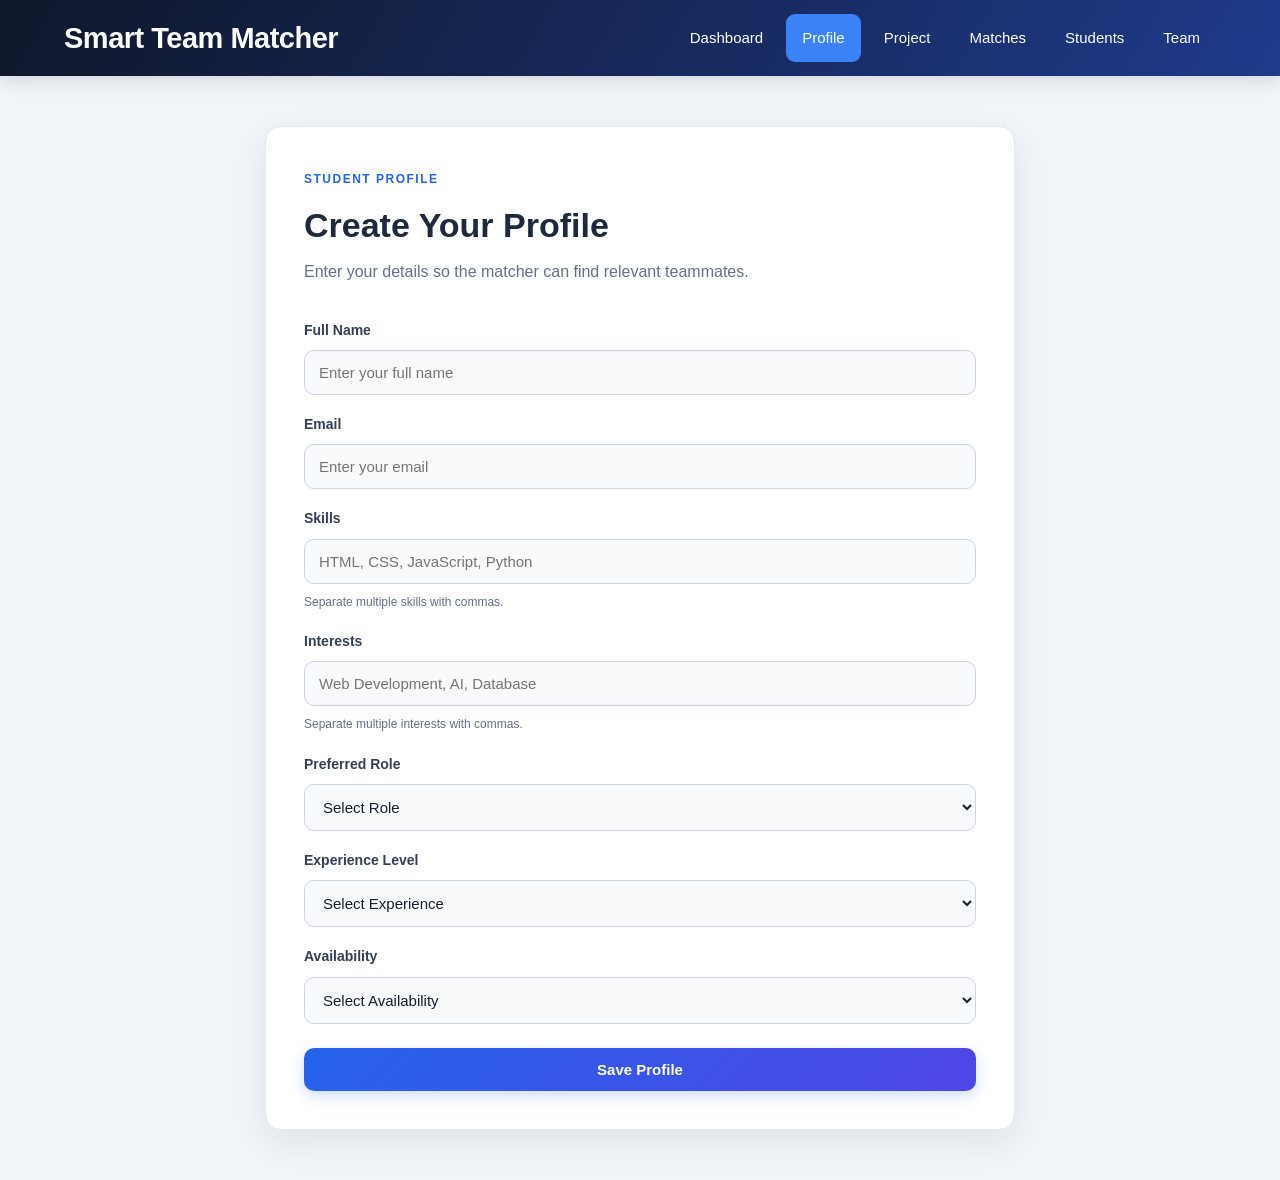
==== profile.html @ 730ff391 "first commit" ====
<!DOCTYPE html>
<html lang="en">
<head>
    <meta charset="UTF-8">
    <meta name="viewport" content="width=device-width, initial-scale=1.0">
    <title>Create Profile | Smart Team Matcher</title>
    <link rel="stylesheet" href="css/style.css">
</head>
<body>
<nav class="navbar">
    <a class="logo" href="index.html">Smart Team Matcher</a>
    <div class="nav-links">
        <a href="index.html">Dashboard</a>
        <a class="active" href="profile.html">Profile</a>
        <a href="project.html">Project</a>
        <a href="matches.html">Matches</a>
        <a href="student.html">Students</a>
        <a href="team.html">Team</a>
    </div>
</nav>

<main class="form-page">
    <section class="form-section">
        <div class="form-heading">
            <span class="page-label">STUDENT PROFILE</span>
            <h1>Create Your Profile</h1>
            <p>Enter your details so the matcher can find relevant teammates.</p>
        </div>

        <form id="profileForm">
            <label for="name">Full Name</label>
            <input type="text" id="name" placeholder="Enter your full name" required>

            <label for="email">Email</label>
            <input type="email" id="email" placeholder="Enter your email" required>

            <label for="skills">Skills</label>
            <input type="text" id="skills" placeholder="HTML, CSS, JavaScript, Python" required>
            <small>Separate multiple skills with commas.</small>

            <label for="interests">Interests</label>
            <input type="text" id="interests" placeholder="Web Development, AI, Database" required>
            <small>Separate multiple interests with commas.</small>

            <label for="role">Preferred Role</label>
            <select id="role" required>
                <option value="">Select Role</option>
                <option value="Frontend">Frontend</option>
                <option value="Backend">Backend</option>
                <option value="Full Stack">Full Stack</option>
                <option value="UI/UX">UI/UX</option>
                <option value="Database">Database</option>
                <option value="AI/ML">AI/ML</option>
            </select>

            <label for="experience">Experience Level</label>
            <select id="experience" required>
                <option value="">Select Experience</option>
                <option value="Beginner">Beginner</option>
                <option value="Intermediate">Intermediate</option>
                <option value="Advanced">Advanced</option>
            </select>

            <label for="availability">Availability</label>
            <select id="availability" required>
                <option value="">Select Availability</option>
                <option value="High">High</option>
                <option value="Medium">Medium</option>
                <option value="Low">Low</option>
            </select>

            <button type="submit" class="primary-btn">Save Profile</button>
        </form>
    </section>
</main>
<script src="js/profile.js"></script>
</body>
</html>
---- css/style.css ----
/* =========================================================
   SMART PROJECT TEAM MATCHER - COMPLETE STYLES
========================================================= */

* {
    margin: 0;
    padding: 0;
    box-sizing: border-box;
}

html {
    scroll-behavior: smooth;
}

body {
    font-family: Arial, Helvetica, sans-serif;
    background: #f5f7fb;
    color: #172033;
    line-height: 1.6;
}

a {
    text-decoration: none;
}

button,
input,
select,
textarea {
    font-family: inherit;
}

button,
.primary-btn,
.secondary-btn,
.create-profile-btn {
    cursor: pointer;
}

/* NAVBAR */

.navbar {
    min-height: 88px;
    background: #172033;
    color: white;
    display: flex;
    align-items: center;
    justify-content: space-between;
    gap: 25px;
    padding: 0 5%;
}

.logo {
    color: white;
    font-size: 29px;
    font-weight: 700;
    white-space: nowrap;
}

.nav-links {
    display: flex;
    align-items: center;
    gap: 7px;
    flex-wrap: wrap;
}

.nav-links a {
    color: white;
    padding: 12px 16px;
    border-radius: 9px;
    font-size: 15px;
    transition: 0.25s;
}

.nav-links a:hover,
.nav-links a.active {
    background: #2563eb;
}

/* COMMON */

.page-label {
    display: inline-block;
    color: #2563eb;
    font-size: 12px;
    font-weight: 800;
    letter-spacing: 1.5px;
}

.primary-btn,
.secondary-btn {
    display: inline-block;
    border: 0;
    border-radius: 9px;
    padding: 13px 20px;
    font-size: 15px;
    font-weight: 700;
    transition: 0.25s;
}

.primary-btn {
    background: #2563eb;
    color: white;
}

.primary-btn:hover {
    background: #1d4ed8;
    transform: translateY(-2px);
}

.secondary-btn {
    background: #e8eefc;
    color: #2563eb;
}

.secondary-btn:hover {
    background: #dbe6ff;
}

/* DASHBOARD */

.hero {
    max-width: 1200px;
    margin: auto;
    padding: 85px 30px;
    display: grid;
    grid-template-columns: 1.2fr 0.8fr;
    gap: 55px;
    align-items: center;
}

.hero h1 {
    font-size: 50px;
    line-height: 1.15;
    margin: 12px 0 20px;
}

.hero p {
    color: #667085;
    font-size: 18px;
    max-width: 700px;
    margin-bottom: 28px;
}

.hero-buttons {
    display: flex;
    gap: 12px;
    flex-wrap: wrap;
}

.hero-visual {
    min-height: 330px;
    border-radius: 25px;
    background: linear-gradient(135deg, #2563eb, #7c3aed);
    color: white;
    display: flex;
    flex-direction: column;
    justify-content: center;
    align-items: center;
    text-align: center;
    padding: 30px;
}

.hero-visual-icon {
    font-size: 90px;
    margin-bottom: 15px;
}

.hero-visual-text {
    font-size: 20px;
    font-weight: 700;
}

.features-section,
.how-section {
    max-width: 1200px;
    margin: auto;
    padding: 55px 30px;
}

.section-heading {
    text-align: center;
    margin-bottom: 32px;
}

.section-heading h2 {
    font-size: 34px;
    margin: 7px 0;
}

.section-heading p {
    color: #667085;
}

.features-grid {
    display: grid;
    grid-template-columns: repeat(3, 1fr);
    gap: 22px;
}

.feature-card,
.step-card {
    background: white;
    border: 1px solid #e4e7ec;
    border-radius: 16px;
    box-shadow: 0 5px 18px rgba(0, 0, 0, 0.05);
}

.feature-card {
    padding: 30px;
    text-align: center;
    transition: 0.25s;
}

.feature-card:hover {
    transform: translateY(-4px);
}

.feature-icon {
    font-size: 42px;
    margin-bottom: 12px;
}

.feature-card h3 {
    margin-bottom: 8px;
}

.feature-card p,
.step-card p {
    color: #667085;
}

.steps-grid {
    display: grid;
    grid-template-columns: repeat(4, 1fr);
    gap: 20px;
}

.step-card {
    padding: 25px;
    text-align: center;
}

.step-number {
    width: 45px;
    height: 45px;
    margin: 0 auto 14px;
    border-radius: 50%;
    background: #2563eb;
    color: white;
    display: flex;
    justify-content: center;
    align-items: center;
    font-weight: 700;
    font-size: 20px;
}

/* FORMS */

.form-page {
    padding: 50px 20px;
}

.form-section {
    max-width: 750px;
    margin: auto;
    padding: 38px;
    background: white;
    border: 1px solid #e4e7ec;
    border-radius: 18px;
    box-shadow: 0 5px 20px rgba(0, 0, 0, 0.05);
}

.form-heading {
    margin-bottom: 25px;
}

.form-heading h1 {
    font-size: 34px;
    margin: 7px 0;
}

.form-heading p {
    color: #667085;
}

form {
    display: flex;
    flex-direction: column;
    gap: 9px;
}

label {
    color: #344054;
    font-size: 14px;
    font-weight: 700;
    margin-top: 9px;
}

input,
select,
textarea {
    width: 100%;
    padding: 13px 14px;
    border: 1px solid #d0d5dd;
    border-radius: 9px;
    outline: none;
    background: white;
    color: #172033;
    font-size: 15px;
}

input:focus,
select:focus,
textarea:focus {
    border-color: #2563eb;
    box-shadow: 0 0 0 3px rgba(37, 99, 235, 0.12);
}

textarea {
    min-height: 125px;
    resize: vertical;
}

small {
    color: #667085;
    font-size: 12px;
}

form .primary-btn {
    margin-top: 15px;
}

/* STUDENTS */

.students-page {
    max-width: 1200px;
    margin: auto;
    padding: 50px 30px;
}

.students-hero {
    display: flex;
    justify-content: space-between;
    align-items: center;
    gap: 30px;
    margin-bottom: 35px;
}

.students-hero h1 {
    font-size: 42px;
    line-height: 1.2;
    margin: 8px 0 12px;
}

.students-hero p {
    color: #667085;
    max-width: 720px;
}

.create-profile-btn {
    background: #2563eb;
    color: white;
    padding: 14px 21px;
    border-radius: 10px;
    font-weight: 700;
    white-space: nowrap;
}

.create-profile-btn:hover {
    background: #1d4ed8;
}

.student-statistics {
    display: grid;
    grid-template-columns: repeat(3, 1fr);
    gap: 20px;
    margin-bottom: 30px;
}

.student-stat-card {
    background: white;
    border: 1px solid #e4e7ec;
    border-radius: 14px;
    padding: 21px;
    display: flex;
    align-items: center;
    gap: 15px;
    box-shadow: 0 4px 15px rgba(0, 0, 0, 0.04);
}

.stat-icon {
    width: 50px;
    height: 50px;
    border-radius: 12px;
    background: #eff6ff;
    display: flex;
    align-items: center;
    justify-content: center;
    font-size: 23px;
}

.student-stat-card span {
    display: block;
    color: #667085;
    font-size: 11px;
    font-weight: 800;
    letter-spacing: 0.5px;
}

.student-stat-card strong {
    display: block;
    color: #172033;
    font-size: 27px;
    margin-top: 2px;
}

.student-controls {
    display: flex;
    gap: 14px;
    margin-bottom: 35px;
}

.student-search {
    flex: 1;
    position: relative;
}

.student-search input {
    padding-left: 45px;
}

.search-icon {
    position: absolute;
    left: 15px;
    top: 50%;
    transform: translateY(-50%);
    font-size: 17px;
}

.student-controls select {
    width: 190px;
}

.directory-heading {
    display: flex;
    justify-content: space-between;
    align-items: flex-end;
    gap: 20px;
    margin-bottom: 20px;
}

.directory-heading h2 {
    font-size: 28px;
    margin-top: 5px;
}

.directory-heading p {
    color: #667085;
}

.students-grid {
    display: grid;
    grid-template-columns: repeat(2, 1fr);
    gap: 22px;
}

.professional-student-card,
.match-card,
.team-card {
    background: white;
    border: 1px solid #e4e7ec;
    border-radius: 16px;
    box-shadow: 0 5px 18px rgba(0, 0, 0, 0.05);
}

.professional-student-card {
    padding: 24px;
    transition: 0.25s;
}

.professional-student-card:hover,
.match-card:hover,
.team-card:hover {
    transform: translateY(-3px);
    box-shadow: 0 10px 25px rgba(0, 0, 0, 0.08);
}

.professional-student-header,
.match-card-header,
.team-card-header {
    display: flex;
    justify-content: space-between;
    align-items: flex-start;
    gap: 15px;
    margin-bottom: 20px;
}

.student-identity {
    display: flex;
    align-items: center;
    gap: 13px;
    min-width: 0;
}

.student-avatar {
    width: 52px;
    height: 52px;
    flex-shrink: 0;
    border-radius: 50%;
    background: #2563eb;
    color: white;
    display: flex;
    justify-content: center;
    align-items: center;
    font-weight: 800;
}

.student-identity h3 {
    font-size: 18px;
    margin-bottom: 3px;
    overflow-wrap: anywhere;
}

.student-identity p {
    color: #667085;
    font-size: 13px;
    overflow-wrap: anywhere;
}

.professional-role {
    display: inline-block;
    background: #eff6ff;
    color: #2563eb;
    padding: 6px 11px;
    border-radius: 20px;
    font-size: 11px;
    font-weight: 800;
    white-space: nowrap;
}

.student-card-section {
    margin-bottom: 18px;
}

.student-section-title {
    color: #344054;
    font-size: 12px;
    font-weight: 800;
    margin-bottom: 8px;
}

.student-tags {
    display: flex;
    flex-wrap: wrap;
    gap: 7px;
}

.student-skill,
.student-interest {
    display: inline-block;
    padding: 6px 10px;
    border-radius: 20px;
    font-size: 11px;
    font-weight: 700;
}

.student-skill {
    background: #eef4ff;
    color: #2563eb;
}

.student-interest {
    background: #f2f4f7;
    color: #475467;
}

.no-data {
    color: #98a2b3;
    font-size: 13px;
}

.student-details {
    display: grid;
    grid-template-columns: 1fr 1fr;
    gap: 15px;
    padding-top: 17px;
    border-top: 1px solid #eaecf0;
}

.student-detail span,
.team-card-details span,
.project-info-grid span {
    display: block;
    color: #98a2b3;
    font-size: 10px;
    font-weight: 800;
    margin-bottom: 4px;
}

.student-detail strong,
.team-card-details strong,
.project-info-grid strong {
    font-size: 14px;
}

.availability-high {
    color: #16a34a !important;
}

.availability-medium {
    color: #d97706 !important;
}

.availability-low {
    color: #dc2626 !important;
}

.student-empty-state,
.empty-matches,
.empty-team {
    grid-column: 1 / -1;
    text-align: center;
    background: white;
    border: 1px solid #e4e7ec;
    border-radius: 16px;
    padding: 60px 20px;
}

.empty-icon {
    font-size: 42px;
    margin-bottom: 10px;
}

.student-empty-state p,
.empty-matches p,
.empty-team p {
    color: #667085;
    margin: 6px 0 18px;
}

.clear-search-btn {
    border: 0;
    background: #2563eb;
    color: white;
    padding: 10px 17px;
    border-radius: 8px;
}

/* MATCHES */

.matches-page {
    max-width: 1200px;
    margin: auto;
    padding: 50px 30px;
}

.matches-header {
    margin-bottom: 35px;
}

.matches-header h1 {
    font-size: 42px;
    margin: 8px 0 10px;
}

.matches-header p {
    color: #667085;
    font-size: 17px;
    max-width: 850px;
}

.project-card {
    background: white;
    border: 1px solid #e4e7ec;
    border-radius: 18px;
    padding: 28px;
    margin-bottom: 38px;
    box-shadow: 0 5px 18px rgba(0, 0, 0, 0.05);
}

.project-card h2 {
    font-size: 29px;
    margin: 7px 0 20px;
}

.project-info-grid {
    display: grid;
    grid-template-columns: 1fr 180px;
    gap: 20px;
    background: #f8fafc;
    padding: 18px;
    border-radius: 12px;
}

.project-description {
    color: #667085;
    margin: 15px 0;
}

.required-skills > span {
    display: block;
    color: #98a2b3;
    font-size: 10px;
    font-weight: 800;
    margin-bottom: 7px;
}

.notice-box {
    padding: 15px;
    background: #eff6ff;
    border-radius: 10px;
}

.notice-box p {
    color: #667085;
    margin: 5px 0 15px;
}

.matching-system {
    text-align: center;
    margin-bottom: 45px;
}

.matching-system h2 {
    font-size: 32px;
    margin: 7px 0;
}

.matching-system > p {
    color: #667085;
    margin-bottom: 28px;
}

.score-grid {
    display: grid;
    grid-template-columns: repeat(5, 1fr);
    gap: 14px;
    text-align: left;
}

.score-item {
    background: white;
    border: 1px solid #e4e7ec;
    border-radius: 14px;
    padding: 19px;
    box-shadow: 0 4px 15px rgba(0, 0, 0, 0.04);
}

.score-item strong {
    color: #2563eb;
    font-size: 27px;
}

.score-item h3 {
    font-size: 15px;
    margin: 3px 0;
}

.score-item p {
    color: #667085;
    font-size: 12px;
}

.recommendations-section {
    margin-top: 30px;
}

.recommendations-header {
    margin-bottom: 20px;
}

.recommendations-header h2 {
    font-size: 30px;
    margin-top: 5px;
}

#matches {
    display: grid;
    grid-template-columns: repeat(2, 1fr);
    gap: 22px;
}

.match-card {
    padding: 24px;
    transition: 0.25s;
}

.score-badge {
    min-width: 62px;
    text-align: center;
    background: #dcfce7;
    color: #15803d;
    padding: 8px 10px;
    border-radius: 20px;
    font-weight: 800;
}

.match-role-row {
    display: flex;
    justify-content: space-between;
    align-items: center;
    gap: 10px;
    margin-bottom: 18px;
}

.availability-text {
    color: #667085;
    font-size: 12px;
}

.match-section {
    margin-bottom: 18px;
}

.match-section h4 {
    font-size: 12px;
    color: #344054;
    margin-bottom: 7px;
}

.score-breakdown {
    display: grid;
    grid-template-columns: repeat(5, 1fr);
    gap: 6px;
    padding-top: 15px;
    border-top: 1px solid #eaecf0;
}

.score-breakdown div {
    background: #f8fafc;
    border-radius: 8px;
    padding: 8px 4px;
    text-align: center;
}

.score-breakdown span {
    display: block;
    color: #98a2b3;
    font-size: 9px;
}

.score-breakdown strong {
    color: #344054;
    font-size: 12px;
}

.invite-btn {
    width: 100%;
    margin-top: 18px;
    padding: 12px;
    border: 0;
    border-radius: 9px;
    background: #2563eb;
    color: white;
    font-weight: 700;
}

.invite-btn:hover {
    background: #1d4ed8;
}

/* TEAM */

.team-page {
    max-width: 1200px;
    margin: auto;
    padding: 50px 30px;
}

.team-header {
    display: flex;
    justify-content: space-between;
    align-items: center;
    gap: 25px;
    margin-bottom: 30px;
}

.team-header h1 {
    font-size: 40px;
    margin: 7px 0;
}

.team-header p {
    color: #667085;
}

.danger-btn {
    border: 0;
    background: #dc2626;
    color: white;
    padding: 12px 18px;
    border-radius: 9px;
    font-weight: 700;
}

.danger-btn:hover {
    background: #b91c1c;
}

.team-summary {
    background: white;
    border: 1px solid #e4e7ec;
    border-radius: 14px;
    padding: 20px;
    display: flex;
    gap: 50px;
    margin-bottom: 25px;
}

.team-summary span {
    display: block;
    color: #98a2b3;
    font-size: 10px;
    font-weight: 800;
}

.team-summary strong {
    font-size: 17px;
}

.team-grid {
    display: grid;
    grid-template-columns: repeat(3, 1fr);
    gap: 22px;
}

.team-card {
    padding: 23px;
    transition: 0.25s;
}

.team-number {
    width: 30px;
    height: 30px;
    border-radius: 50%;
    background: #eff6ff;
    color: #2563eb;
    display: flex;
    align-items: center;
    justify-content: center;
    font-weight: 800;
}

.team-card-section {
    margin-top: 18px;
}

.team-card-section h4 {
    font-size: 12px;
    margin-bottom: 8px;
    color: #344054;
}

.team-card-details {
    display: grid;
    grid-template-columns: 1fr 1fr;
    gap: 12px;
    margin-top: 18px;
    padding-top: 15px;
    border-top: 1px solid #eaecf0;
}

/* RESPONSIVE */

@media (max-width: 1000px) {
    .navbar {
        padding: 18px 4%;
        flex-direction: column;
        align-items: flex-start;
    }

    .nav-links {
        width: 100%;
    }

    .hero {
        grid-template-columns: 1fr;
        padding-top: 55px;
    }

    .features-grid {
        grid-template-columns: repeat(2, 1fr);
    }

    .steps-grid {
        grid-template-columns: repeat(2, 1fr);
    }

    .team-grid {
        grid-template-columns: repeat(2, 1fr);
    }

    .score-grid {
        grid-template-columns: repeat(3, 1fr);
    }
}

@media (max-width: 800px) {
    .students-hero,
    .team-header {
        flex-direction: column;
        align-items: flex-start;
    }

    .students-hero h1 {
        font-size: 34px;
    }

    .student-statistics {
        grid-template-columns: 1fr;
    }

    .student-controls {
        flex-direction: column;
    }

    .student-controls select {
        width: 100%;
    }

    .students-grid,
    #matches {
        grid-template-columns: 1fr;
    }

    .directory-heading {
        flex-direction: column;
        align-items: flex-start;
    }

    .score-grid {
        grid-template-columns: repeat(2, 1fr);
    }

    .team-grid {
        grid-template-columns: 1fr;
    }

    .project-info-grid {
        grid-template-columns: 1fr;
    }
}

@media (max-width: 600px) {
    .navbar {
        min-height: auto;
        padding: 18px;
    }

    .logo {
        font-size: 24px;
    }

    .nav-links a {
        padding: 8px 9px;
        font-size: 12px;
    }

    .hero,
    .features-section,
    .how-section,
    .students-page,
    .matches-page,
    .team-page {
        padding-left: 18px;
        padding-right: 18px;
    }

    .hero h1 {
        font-size: 34px;
    }

    .hero-visual {
        min-height: 250px;
    }

    .features-grid,
    .steps-grid {
        grid-template-columns: 1fr;
    }

    .form-section {
        margin: 20px auto;
        padding: 25px 20px;
    }

    .students-hero h1,
    .matches-header h1,
    .team-header h1 {
        font-size: 30px;
    }

    .create-profile-btn {
        width: 100%;
        text-align: center;
    }

    .professional-student-header,
    .match-card-header {
        flex-direction: column;
    }

    .student-details,
    .team-card-details {
        grid-template-columns: 1fr;
    }

    .score-grid,
    .score-breakdown {
        grid-template-columns: 1fr;
    }

    .team-summary {
        flex-direction: column;
        gap: 15px;
    }

    .match-role-row {
        flex-direction: column;
        align-items: flex-start;
    }
}

/* =========================================================
   PROFESSIONAL VISUAL REFRESH
========================================================= */
:root {
    --primary: #2563eb;
    --primary-dark: #1d4ed8;
    --navy: #0f172a;
    --text: #1e293b;
    --muted: #64748b;
    --surface: #ffffff;
    --background: #f1f5f9;
    --border: #e2e8f0;
    --success: #059669;
    --shadow: 0 12px 35px rgba(15, 23, 42, 0.08);
}

body {
    background: var(--background);
    color: var(--text);
    font-family: Inter, "Segoe UI", Arial, sans-serif;
}

.navbar {
    min-height: 76px;
    background: linear-gradient(120deg, #0f172a, #1e3a8a);
    box-shadow: 0 4px 18px rgba(15, 23, 42, 0.14);
}

.logo { letter-spacing: -0.5px; }
.nav-links a:hover, .nav-links a.active { background: #3b82f6; }

.primary-btn {
    background: linear-gradient(135deg, var(--primary), #4f46e5);
    border-radius: 10px;
    box-shadow: 0 5px 14px rgba(37, 99, 235, 0.22);
}

.primary-btn:hover { background: linear-gradient(135deg, var(--primary-dark), #4338ca); }

.form-section, .project-card, .matching-system, .recommendations-section,
.score-item, .match-card, .project-history-card {
    background: var(--surface);
    border: 1px solid var(--border);
    box-shadow: var(--shadow);
    border-radius: 16px;
}

input, textarea, select {
    border: 1px solid #cbd5e1;
    border-radius: 10px;
    background: #f8fafc;
    transition: border-color .2s, box-shadow .2s;
}

input:focus, textarea:focus, select:focus {
    outline: none;
    border-color: var(--primary);
    box-shadow: 0 0 0 4px rgba(37, 99, 235, .12);
    background: white;
}

.page-label { color: var(--primary); }

.project-history-section {
    margin: 28px auto;
    max-width: 1200px;
}

.project-history-grid {
    display: grid;
    grid-template-columns: repeat(auto-fit, minmax(245px, 1fr));
    gap: 18px;
    margin-top: 18px;
}

.project-history-card {
    text-align: left;
    padding: 22px;
    cursor: pointer;
    color: var(--text);
    transition: transform .2s, box-shadow .2s, border-color .2s;
}

.project-history-card:hover, .project-history-card.selected {
    transform: translateY(-3px);
    border-color: var(--primary);
    box-shadow: 0 14px 35px rgba(37, 99, 235, .14);
}

.project-history-card.selected { border-width: 2px; }
.project-history-card h3 { margin: 8px 0; font-size: 18px; }
.project-history-card p { color: var(--muted); font-size: 14px; margin-bottom: 14px; }
.history-status { color: var(--primary); font-size: 11px; font-weight: 800; letter-spacing: 1px; }
.history-meta { color: var(--muted); font-size: 12px; font-weight: 600; }

@media (max-width: 650px) {
    .navbar { padding: 14px 4%; flex-direction: column; align-items: flex-start; }
    .nav-links { gap: 3px; }
    .nav-links a { padding: 8px 10px; font-size: 13px; }
}
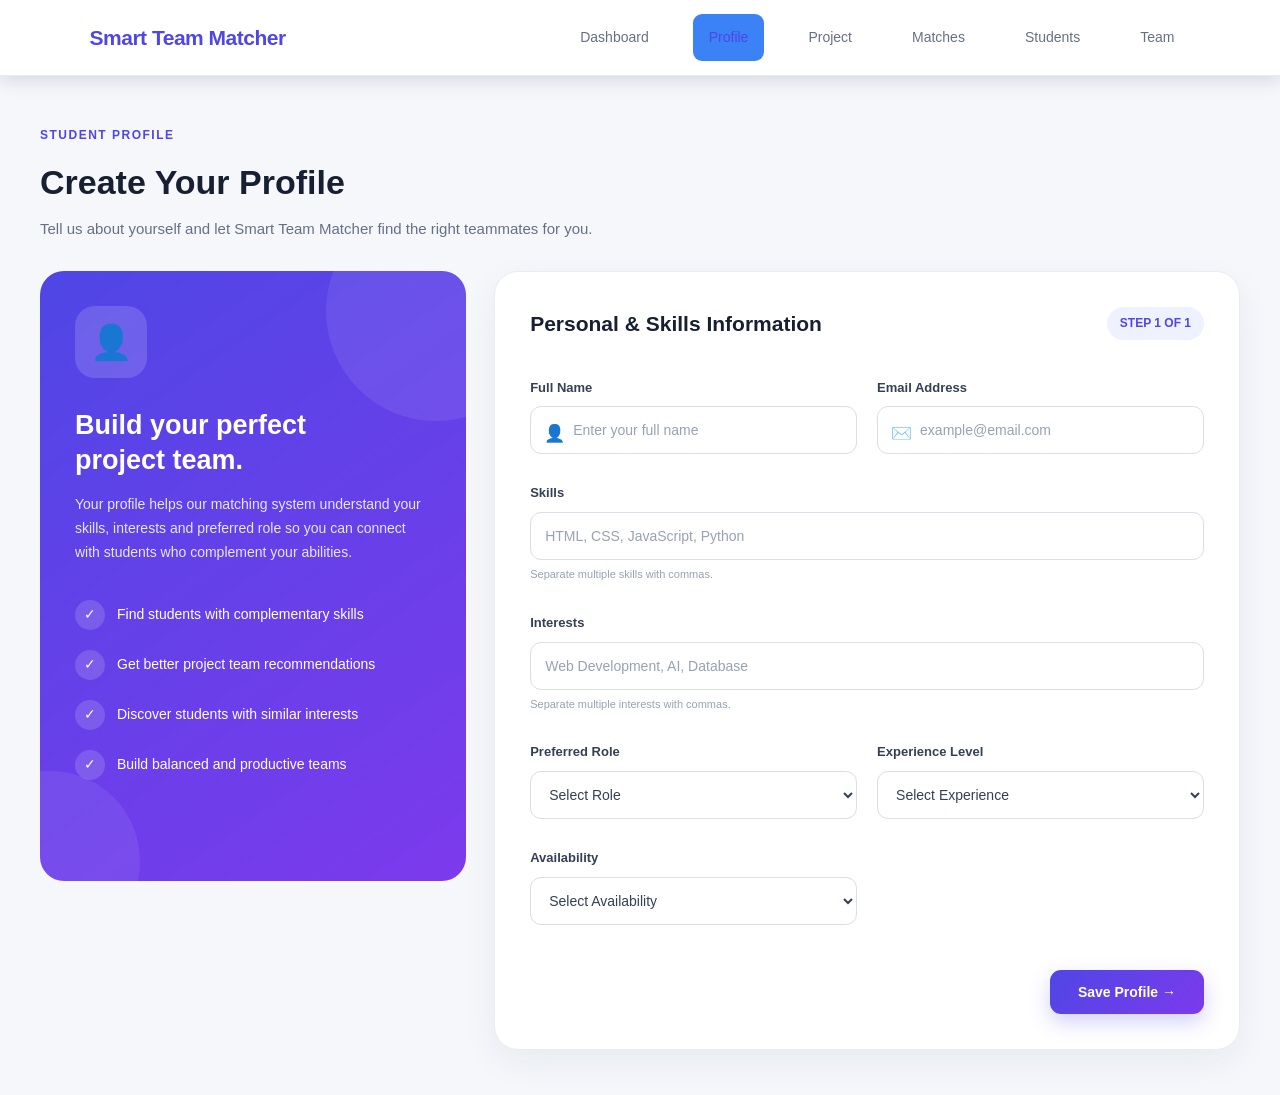
==== commit 1a004af4: "changes in profile and project" ====
--- a/profile.html
+++ b/profile.html
@@ -3,12 +3,376 @@
 <head>
     <meta charset="UTF-8">
     <meta name="viewport" content="width=device-width, initial-scale=1.0">
+
     <title>Create Profile | Smart Team Matcher</title>
+
     <link rel="stylesheet" href="css/style.css">
+
+    <style>
+        * {
+            box-sizing: border-box;
+            margin: 0;
+            padding: 0;
+        }
+
+        body {
+            font-family: "Segoe UI", Arial, sans-serif;
+            background: #f5f7fb;
+            color: #172033;
+        }
+
+        /* NAVBAR */
+
+        .navbar {
+            height: 70px;
+            background: white;
+            display: flex;
+            align-items: center;
+            justify-content: space-between;
+            padding: 0 7%;
+            border-bottom: 1px solid #e8ebf2;
+            position: sticky;
+            top: 0;
+            z-index: 100;
+        }
+
+        .logo {
+            font-size: 21px;
+            font-weight: 700;
+            color: #4f46e5;
+            text-decoration: none;
+        }
+
+        .nav-links {
+            display: flex;
+            gap: 28px;
+        }
+
+        .nav-links a {
+            text-decoration: none;
+            color: #667085;
+            font-size: 14px;
+            font-weight: 500;
+            transition: 0.3s;
+        }
+
+        .nav-links a:hover,
+        .nav-links a.active {
+            color: #4f46e5;
+        }
+
+        /* PAGE */
+
+        .profile-page {
+            max-width: 1250px;
+            margin: 45px auto;
+            padding: 0 25px;
+        }
+
+        .page-top {
+            margin-bottom: 30px;
+        }
+
+        .page-label {
+            color: #4f46e5;
+            font-size: 12px;
+            font-weight: 700;
+            letter-spacing: 1.5px;
+        }
+
+        .page-top h1 {
+            font-size: 34px;
+            margin-top: 8px;
+            margin-bottom: 8px;
+        }
+
+        .page-top p {
+            color: #667085;
+            font-size: 15px;
+        }
+
+        /* MAIN GRID */
+
+        .profile-grid {
+            display: grid;
+            grid-template-columns: 0.8fr 1.4fr;
+            gap: 28px;
+            align-items: start;
+        }
+
+        /* LEFT CARD */
+
+        .profile-intro {
+            background: linear-gradient(145deg, #4f46e5, #7c3aed);
+            color: white;
+            border-radius: 24px;
+            padding: 35px;
+            min-height: 610px;
+            position: relative;
+            overflow: hidden;
+        }
+
+        .profile-intro::before {
+            content: "";
+            width: 220px;
+            height: 220px;
+            border-radius: 50%;
+            background: rgba(255,255,255,0.08);
+            position: absolute;
+            right: -80px;
+            top: -70px;
+        }
+
+        .profile-intro::after {
+            content: "";
+            width: 180px;
+            height: 180px;
+            border-radius: 50%;
+            background: rgba(255,255,255,0.07);
+            position: absolute;
+            left: -80px;
+            bottom: -70px;
+        }
+
+        .profile-icon {
+            width: 72px;
+            height: 72px;
+            background: rgba(255,255,255,0.15);
+            border-radius: 20px;
+            display: flex;
+            align-items: center;
+            justify-content: center;
+            font-size: 34px;
+            margin-bottom: 30px;
+        }
+
+        .profile-intro h2 {
+            font-size: 27px;
+            line-height: 1.3;
+            margin-bottom: 15px;
+        }
+
+        .profile-intro > p {
+            color: #e7e7ff;
+            line-height: 1.7;
+            font-size: 14px;
+        }
+
+        .benefits {
+            margin-top: 35px;
+        }
+
+        .benefit {
+            display: flex;
+            align-items: center;
+            gap: 12px;
+            margin-bottom: 20px;
+            font-size: 14px;
+        }
+
+        .check {
+            width: 30px;
+            height: 30px;
+            border-radius: 50%;
+            background: rgba(255,255,255,0.15);
+            display: flex;
+            align-items: center;
+            justify-content: center;
+            font-size: 14px;
+        }
+
+        /* FORM CARD */
+
+        .form-card {
+            background: white;
+            border-radius: 24px;
+            padding: 35px;
+            border: 1px solid #e9ecf3;
+            box-shadow: 0 12px 35px rgba(20, 30, 60, 0.06);
+        }
+
+        .form-card-header {
+            display: flex;
+            justify-content: space-between;
+            align-items: center;
+            margin-bottom: 28px;
+        }
+
+        .form-card-header h2 {
+            font-size: 21px;
+        }
+
+        .step {
+            background: #eef2ff;
+            color: #4f46e5;
+            padding: 7px 13px;
+            border-radius: 20px;
+            font-size: 12px;
+            font-weight: 600;
+        }
+
+        /* FORM */
+
+        form {
+            display: grid;
+            grid-template-columns: 1fr 1fr;
+            gap: 20px;
+        }
+
+        .field {
+            display: flex;
+            flex-direction: column;
+        }
+
+        .full-width {
+            grid-column: 1 / -1;
+        }
+
+        label {
+            font-size: 13px;
+            font-weight: 600;
+            margin-bottom: 8px;
+            color: #344054;
+        }
+
+        input,
+        select {
+            width: 100%;
+            height: 48px;
+            border: 1px solid #d9dee8;
+            border-radius: 11px;
+            padding: 0 14px;
+            font-size: 14px;
+            color: #344054;
+            background: #fff;
+            outline: none;
+            transition: 0.25s;
+        }
+
+        input:focus,
+        select:focus {
+            border-color: #6366f1;
+            box-shadow: 0 0 0 4px rgba(99,102,241,0.10);
+        }
+
+        input::placeholder {
+            color: #98a2b3;
+        }
+
+        small {
+            color: #98a2b3;
+            margin-top: 6px;
+            font-size: 11px;
+        }
+
+        /* INPUT WITH ICON */
+
+        .input-wrapper {
+            position: relative;
+        }
+
+        .input-icon {
+            position: absolute;
+            left: 14px;
+            top: 14px;
+            font-size: 17px;
+        }
+
+        .input-wrapper input {
+            padding-left: 42px;
+        }
+
+        /* BUTTON */
+
+        .button-area {
+            grid-column: 1 / -1;
+            margin-top: 10px;
+            display: flex;
+            justify-content: flex-end;
+        }
+
+        .primary-btn {
+            border: none;
+            background: linear-gradient(135deg, #4f46e5, #7c3aed);
+            color: white;
+            padding: 14px 28px;
+            border-radius: 11px;
+            font-size: 14px;
+            font-weight: 600;
+            cursor: pointer;
+            transition: 0.25s;
+            box-shadow: 0 8px 20px rgba(79,70,229,0.25);
+        }
+
+        .primary-btn:hover {
+            transform: translateY(-2px);
+            box-shadow: 0 12px 25px rgba(79,70,229,0.32);
+        }
+
+        /* RESPONSIVE */
+
+        @media (max-width: 900px) {
+
+            .profile-grid {
+                grid-template-columns: 1fr;
+            }
+
+            .profile-intro {
+                min-height: auto;
+            }
+
+            .nav-links {
+                display: none;
+            }
+
+            .navbar {
+                padding: 0 25px;
+            }
+        }
+
+        @media (max-width: 600px) {
+
+            .profile-page {
+                margin: 25px auto;
+                padding: 0 15px;
+            }
+
+            .page-top h1 {
+                font-size: 27px;
+            }
+
+            .form-card {
+                padding: 22px;
+            }
+
+            form {
+                grid-template-columns: 1fr;
+            }
+
+            .full-width,
+            .button-area {
+                grid-column: auto;
+            }
+
+            .button-area {
+                justify-content: stretch;
+            }
+
+            .primary-btn {
+                width: 100%;
+            }
+        }
+    </style>
 </head>
+
 <body>
+
 <nav class="navbar">
-    <a class="logo" href="index.html">Smart Team Matcher</a>
+
+    <a class="logo" href="index.html">
+        Smart Team Matcher
+    </a>
+
     <div class="nav-links">
         <a href="index.html">Dashboard</a>
         <a class="active" href="profile.html">Profile</a>
@@ -17,62 +381,314 @@
         <a href="student.html">Students</a>
         <a href="team.html">Team</a>
     </div>
+
 </nav>
 
-<main class="form-page">
-    <section class="form-section">
-        <div class="form-heading">
-            <span class="page-label">STUDENT PROFILE</span>
-            <h1>Create Your Profile</h1>
-            <p>Enter your details so the matcher can find relevant teammates.</p>
-        </div>
-
-        <form id="profileForm">
-            <label for="name">Full Name</label>
-            <input type="text" id="name" placeholder="Enter your full name" required>
-
-            <label for="email">Email</label>
-            <input type="email" id="email" placeholder="Enter your email" required>
-
-            <label for="skills">Skills</label>
-            <input type="text" id="skills" placeholder="HTML, CSS, JavaScript, Python" required>
-            <small>Separate multiple skills with commas.</small>
-
-            <label for="interests">Interests</label>
-            <input type="text" id="interests" placeholder="Web Development, AI, Database" required>
-            <small>Separate multiple interests with commas.</small>
-
-            <label for="role">Preferred Role</label>
-            <select id="role" required>
-                <option value="">Select Role</option>
-                <option value="Frontend">Frontend</option>
-                <option value="Backend">Backend</option>
-                <option value="Full Stack">Full Stack</option>
-                <option value="UI/UX">UI/UX</option>
-                <option value="Database">Database</option>
-                <option value="AI/ML">AI/ML</option>
-            </select>
-
-            <label for="experience">Experience Level</label>
-            <select id="experience" required>
-                <option value="">Select Experience</option>
-                <option value="Beginner">Beginner</option>
-                <option value="Intermediate">Intermediate</option>
-                <option value="Advanced">Advanced</option>
-            </select>
-
-            <label for="availability">Availability</label>
-            <select id="availability" required>
-                <option value="">Select Availability</option>
-                <option value="High">High</option>
-                <option value="Medium">Medium</option>
-                <option value="Low">Low</option>
-            </select>
-
-            <button type="submit" class="primary-btn">Save Profile</button>
-        </form>
-    </section>
+
+<main class="profile-page">
+
+    <div class="page-top">
+
+        <span class="page-label">
+            STUDENT PROFILE
+        </span>
+
+        <h1>Create Your Profile</h1>
+
+        <p>
+            Tell us about yourself and let Smart Team Matcher
+            find the right teammates for you.
+        </p>
+
+    </div>
+
+
+    <div class="profile-grid">
+
+        <!-- LEFT INTRODUCTION -->
+
+        <section class="profile-intro">
+
+            <div class="profile-icon">
+                👤
+            </div>
+
+            <h2>
+                Build your perfect<br>
+                project team.
+            </h2>
+
+            <p>
+                Your profile helps our matching system understand
+                your skills, interests and preferred role so you
+                can connect with students who complement your abilities.
+            </p>
+
+
+            <div class="benefits">
+
+                <div class="benefit">
+                    <span class="check">✓</span>
+                    <span>Find students with complementary skills</span>
+                </div>
+
+                <div class="benefit">
+                    <span class="check">✓</span>
+                    <span>Get better project team recommendations</span>
+                </div>
+
+                <div class="benefit">
+                    <span class="check">✓</span>
+                    <span>Discover students with similar interests</span>
+                </div>
+
+                <div class="benefit">
+                    <span class="check">✓</span>
+                    <span>Build balanced and productive teams</span>
+                </div>
+
+            </div>
+
+        </section>
+
+
+        <!-- FORM -->
+
+        <section class="form-card">
+
+            <div class="form-card-header">
+
+                <h2>Personal & Skills Information</h2>
+
+                <span class="step">
+                    STEP 1 OF 1
+                </span>
+
+            </div>
+
+
+            <form id="profileForm">
+
+                <!-- NAME -->
+
+                <div class="field">
+
+                    <label for="name">
+                        Full Name
+                    </label>
+
+                    <div class="input-wrapper">
+
+                        <span class="input-icon">👤</span>
+
+                        <input
+                            type="text"
+                            id="name"
+                            placeholder="Enter your full name"
+                            required
+                        >
+
+                    </div>
+
+                </div>
+
+
+                <!-- EMAIL -->
+
+                <div class="field">
+
+                    <label for="email">
+                        Email Address
+                    </label>
+
+                    <div class="input-wrapper">
+
+                        <span class="input-icon">✉️</span>
+
+                        <input
+                            type="email"
+                            id="email"
+                            placeholder="example@email.com"
+                            required
+                        >
+
+                    </div>
+
+                </div>
+
+
+                <!-- SKILLS -->
+
+                <div class="field full-width">
+
+                    <label for="skills">
+                        Skills
+                    </label>
+
+                    <input
+                        type="text"
+                        id="skills"
+                        placeholder="HTML, CSS, JavaScript, Python"
+                        required
+                    >
+
+                    <small>
+                        Separate multiple skills with commas.
+                    </small>
+
+                </div>
+
+
+                <!-- INTERESTS -->
+
+                <div class="field full-width">
+
+                    <label for="interests">
+                        Interests
+                    </label>
+
+                    <input
+                        type="text"
+                        id="interests"
+                        placeholder="Web Development, AI, Database"
+                        required
+                    >
+
+                    <small>
+                        Separate multiple interests with commas.
+                    </small>
+
+                </div>
+
+
+                <!-- ROLE -->
+
+                <div class="field">
+
+                    <label for="role">
+                        Preferred Role
+                    </label>
+
+                    <select id="role" required>
+
+                        <option value="">
+                            Select Role
+                        </option>
+
+                        <option value="Frontend">
+                            Frontend
+                        </option>
+
+                        <option value="Backend">
+                            Backend
+                        </option>
+
+                        <option value="Full Stack">
+                            Full Stack
+                        </option>
+
+                        <option value="UI/UX">
+                            UI/UX
+                        </option>
+
+                        <option value="Database">
+                            Database
+                        </option>
+
+                        <option value="AI/ML">
+                            AI/ML
+                        </option>
+
+                    </select>
+
+                </div>
+
+
+                <!-- EXPERIENCE -->
+
+                <div class="field">
+
+                    <label for="experience">
+                        Experience Level
+                    </label>
+
+                    <select id="experience" required>
+
+                        <option value="">
+                            Select Experience
+                        </option>
+
+                        <option value="Beginner">
+                            Beginner
+                        </option>
+
+                        <option value="Intermediate">
+                            Intermediate
+                        </option>
+
+                        <option value="Advanced">
+                            Advanced
+                        </option>
+
+                    </select>
+
+                </div>
+
+
+                <!-- AVAILABILITY -->
+
+                <div class="field">
+
+                    <label for="availability">
+                        Availability
+                    </label>
+
+                    <select id="availability" required>
+
+                        <option value="">
+                            Select Availability
+                        </option>
+
+                        <option value="High">
+                            High
+                        </option>
+
+                        <option value="Medium">
+                            Medium
+                        </option>
+
+                        <option value="Low">
+                            Low
+                        </option>
+
+                    </select>
+
+                </div>
+
+
+                <!-- BUTTON -->
+
+                <div class="button-area">
+
+                    <button
+                        type="submit"
+                        class="primary-btn"
+                    >
+                        Save Profile →
+                    </button>
+
+                </div>
+
+            </form>
+
+        </section>
+
+    </div>
+
 </main>
+
+
 <script src="js/profile.js"></script>
+
 </body>
-</html>
+</html>
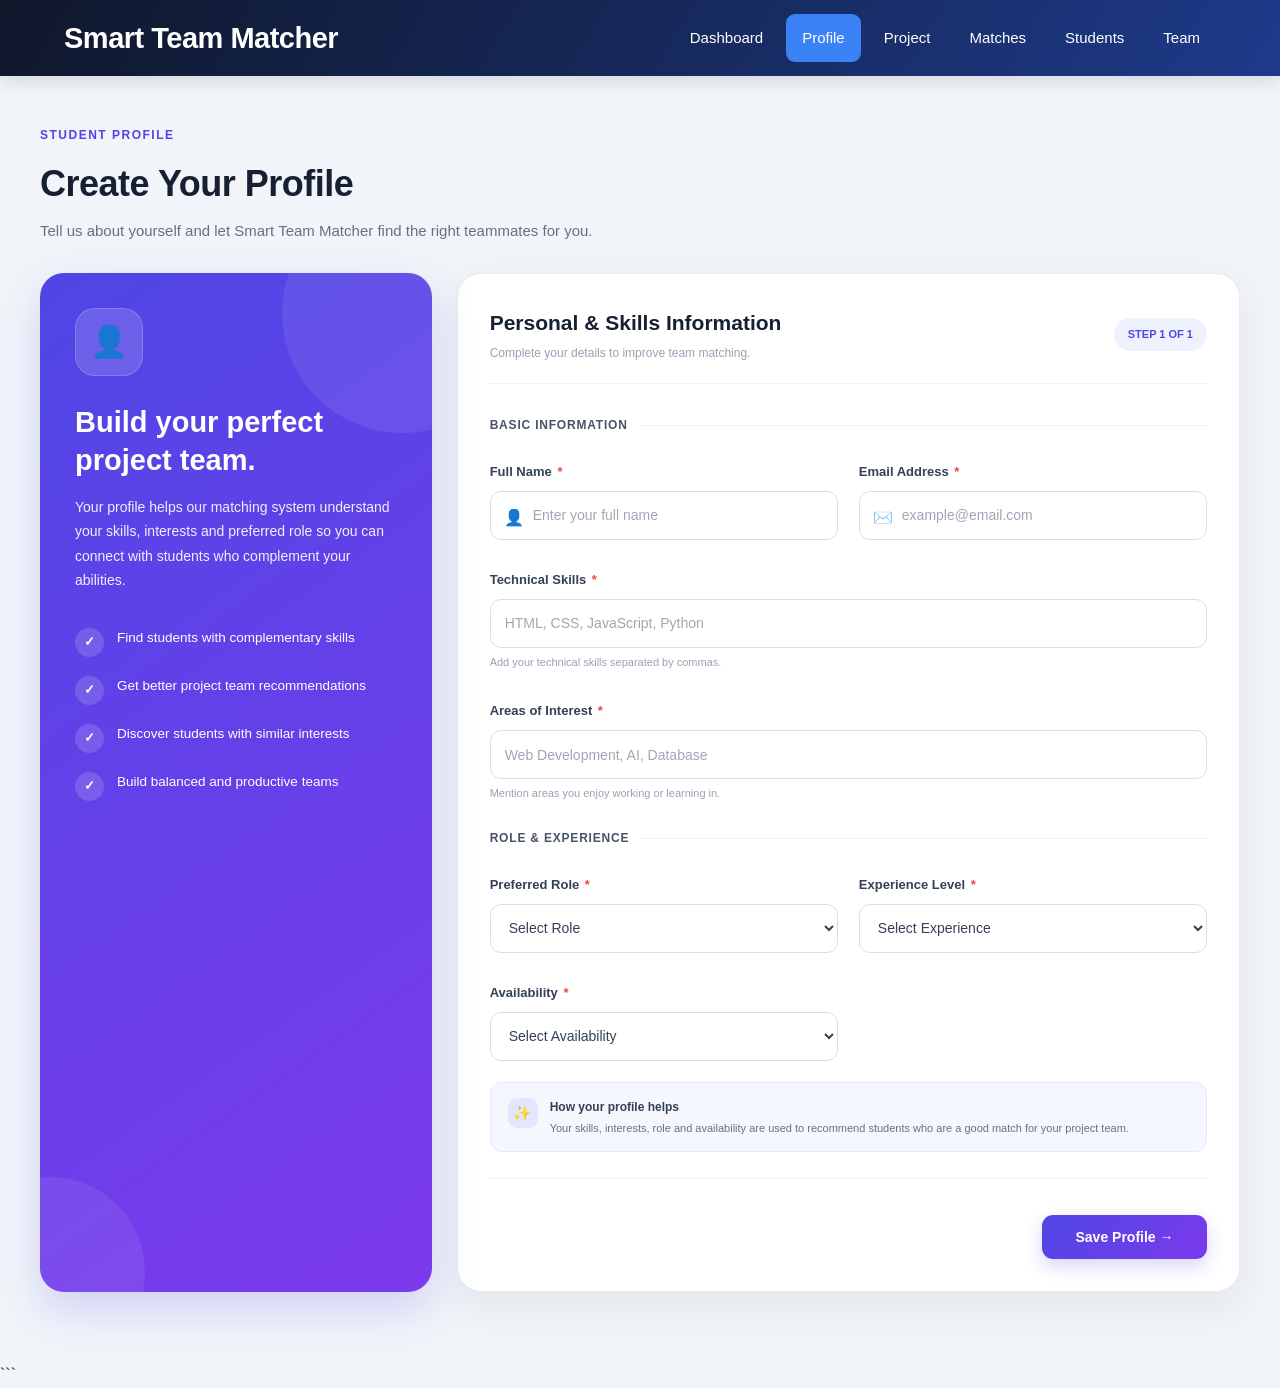
==== commit 9cb05fa5: "Updated matches page styling and functionality" ====
--- a/profile.html
+++ b/profile.html
@@ -1,5 +1,6 @@
 <!DOCTYPE html>
 <html lang="en">
+
 <head>
     <meta charset="UTF-8">
     <meta name="viewport" content="width=device-width, initial-scale=1.0">
@@ -9,64 +10,14 @@
     <link rel="stylesheet" href="css/style.css">
 
     <style>
-        * {
-            box-sizing: border-box;
-            margin: 0;
-            padding: 0;
-        }
-
-        body {
-            font-family: "Segoe UI", Arial, sans-serif;
-            background: #f5f7fb;
-            color: #172033;
-        }
-
-        /* NAVBAR */
-
-        .navbar {
-            height: 70px;
-            background: white;
-            display: flex;
-            align-items: center;
-            justify-content: space-between;
-            padding: 0 7%;
-            border-bottom: 1px solid #e8ebf2;
-            position: sticky;
-            top: 0;
-            z-index: 100;
-        }
-
-        .logo {
-            font-size: 21px;
-            font-weight: 700;
-            color: #4f46e5;
-            text-decoration: none;
-        }
-
-        .nav-links {
-            display: flex;
-            gap: 28px;
-        }
-
-        .nav-links a {
-            text-decoration: none;
-            color: #667085;
-            font-size: 14px;
-            font-weight: 500;
-            transition: 0.3s;
-        }
-
-        .nav-links a:hover,
-        .nav-links a.active {
-            color: #4f46e5;
-        }
-
-        /* PAGE */
+        /* =====================================================
+           PAGE
+        ===================================================== */
 
         .profile-page {
             max-width: 1250px;
-            margin: 45px auto;
-            padding: 0 25px;
+            margin: 0 auto;
+            padding: 45px 25px 70px;
         }
 
         .page-top {
@@ -74,16 +25,18 @@
         }
 
         .page-label {
+            display: inline-block;
             color: #4f46e5;
             font-size: 12px;
-            font-weight: 700;
+            font-weight: 800;
             letter-spacing: 1.5px;
         }
 
         .page-top h1 {
-            font-size: 34px;
-            margin-top: 8px;
-            margin-bottom: 8px;
+            font-size: 36px;
+            color: #172033;
+            margin: 8px 0 7px;
+            letter-spacing: -0.5px;
         }
 
         .page-top p {
@@ -91,132 +44,184 @@
             font-size: 15px;
         }
 
-        /* MAIN GRID */
+        /* =====================================================
+           MAIN GRID
+        ===================================================== */
 
         .profile-grid {
             display: grid;
-            grid-template-columns: 0.8fr 1.4fr;
-            gap: 28px;
-            align-items: start;
-        }
-
-        /* LEFT CARD */
+            grid-template-columns: 0.8fr 1.6fr;
+            gap: 25px;
+            align-items: stretch;
+        }
+
+        /* =====================================================
+           LEFT INTRO CARD
+        ===================================================== */
 
         .profile-intro {
             background: linear-gradient(145deg, #4f46e5, #7c3aed);
             color: white;
             border-radius: 24px;
             padding: 35px;
-            min-height: 610px;
+            min-height: 650px;
             position: relative;
             overflow: hidden;
+            box-shadow: 0 18px 45px rgba(79, 70, 229, 0.20);
         }
 
         .profile-intro::before {
             content: "";
-            width: 220px;
-            height: 220px;
+            position: absolute;
+            width: 240px;
+            height: 240px;
             border-radius: 50%;
-            background: rgba(255,255,255,0.08);
-            position: absolute;
-            right: -80px;
-            top: -70px;
+            background: rgba(255, 255, 255, 0.08);
+            right: -90px;
+            top: -80px;
         }
 
         .profile-intro::after {
             content: "";
-            width: 180px;
-            height: 180px;
+            position: absolute;
+            width: 190px;
+            height: 190px;
             border-radius: 50%;
-            background: rgba(255,255,255,0.07);
-            position: absolute;
-            left: -80px;
-            bottom: -70px;
+            background: rgba(255, 255, 255, 0.07);
+            left: -85px;
+            bottom: -75px;
         }
 
         .profile-icon {
-            width: 72px;
-            height: 72px;
-            background: rgba(255,255,255,0.15);
+            width: 68px;
+            height: 68px;
+            background: rgba(255, 255, 255, 0.15);
+            border: 1px solid rgba(255, 255, 255, 0.18);
             border-radius: 20px;
+
             display: flex;
             align-items: center;
             justify-content: center;
-            font-size: 34px;
-            margin-bottom: 30px;
+
+            font-size: 31px;
+            margin-bottom: 28px;
+
+            position: relative;
+            z-index: 2;
         }
 
         .profile-intro h2 {
-            font-size: 27px;
+            font-size: 29px;
             line-height: 1.3;
             margin-bottom: 15px;
+
+            position: relative;
+            z-index: 2;
         }
 
         .profile-intro > p {
-            color: #e7e7ff;
-            line-height: 1.7;
+            color: #f0efff;
+            line-height: 1.75;
             font-size: 14px;
-        }
+
+            position: relative;
+            z-index: 2;
+        }
+
+        /* =====================================================
+           BENEFITS
+        ===================================================== */
 
         .benefits {
             margin-top: 35px;
+            position: relative;
+            z-index: 2;
         }
 
         .benefit {
             display: flex;
-            align-items: center;
-            gap: 12px;
-            margin-bottom: 20px;
-            font-size: 14px;
+            align-items: flex-start;
+            gap: 13px;
+            margin-bottom: 19px;
+            font-size: 13.5px;
+            line-height: 1.55;
         }
 
         .check {
-            width: 30px;
-            height: 30px;
+            flex-shrink: 0;
+
+            width: 29px;
+            height: 29px;
+
             border-radius: 50%;
-            background: rgba(255,255,255,0.15);
+
+            background: rgba(255, 255, 255, 0.15);
+
             display: flex;
             align-items: center;
             justify-content: center;
-            font-size: 14px;
-        }
-
-        /* FORM CARD */
+
+            font-size: 13px;
+            font-weight: 700;
+        }
+
+        /* =====================================================
+           FORM CARD
+        ===================================================== */
 
         .form-card {
             background: white;
             border-radius: 24px;
-            padding: 35px;
-            border: 1px solid #e9ecf3;
-            box-shadow: 0 12px 35px rgba(20, 30, 60, 0.06);
+            padding: 32px;
+
+            border: 1px solid #e7eaf0;
+
+            box-shadow: 0 14px 40px rgba(20, 30, 60, 0.07);
         }
 
         .form-card-header {
             display: flex;
             justify-content: space-between;
             align-items: center;
-            margin-bottom: 28px;
+
+            margin-bottom: 27px;
+            padding-bottom: 20px;
+
+            border-bottom: 1px solid #edf0f5;
         }
 
         .form-card-header h2 {
             font-size: 21px;
+            color: #172033;
+            margin-bottom: 4px;
+        }
+
+        .form-card-header p {
+            font-size: 12px;
+            color: #98a2b3;
         }
 
         .step {
             background: #eef2ff;
             color: #4f46e5;
-            padding: 7px 13px;
+
+            padding: 8px 14px;
             border-radius: 20px;
-            font-size: 12px;
-            font-weight: 600;
-        }
-
-        /* FORM */
-
-        form {
+
+            font-size: 11px;
+            font-weight: 800;
+
+            white-space: nowrap;
+        }
+
+        /* =====================================================
+           FORM
+        ===================================================== */
+
+        #profileForm {
             display: grid;
             grid-template-columns: 1fr 1fr;
-            gap: 20px;
+            gap: 21px;
         }
 
         .field {
@@ -230,33 +235,55 @@
 
         label {
             font-size: 13px;
-            font-weight: 600;
+            font-weight: 700;
+
             margin-bottom: 8px;
+
             color: #344054;
+        }
+
+        .required {
+            color: #ef4444;
+            margin-left: 2px;
         }
 
         input,
         select {
             width: 100%;
-            height: 48px;
+            height: 49px;
+
             border: 1px solid #d9dee8;
             border-radius: 11px;
+
             padding: 0 14px;
+
             font-size: 14px;
             color: #344054;
-            background: #fff;
+
+            background: #ffffff;
+
             outline: none;
-            transition: 0.25s;
+
+            transition: all 0.25s;
+        }
+
+        input:hover,
+        select:hover {
+            border-color: #aeb7c8;
         }
 
         input:focus,
         select:focus {
             border-color: #6366f1;
-            box-shadow: 0 0 0 4px rgba(99,102,241,0.10);
+
+            box-shadow:
+                0 0 0 4px rgba(99, 102, 241, 0.10);
+
+            background: #ffffff;
         }
 
         input::placeholder {
-            color: #98a2b3;
+            color: #a0a7b4;
         }
 
         small {
@@ -265,7 +292,9 @@
             font-size: 11px;
         }
 
-        /* INPUT WITH ICON */
+        /* =====================================================
+           INPUT ICON
+        ===================================================== */
 
         .input-wrapper {
             position: relative;
@@ -273,45 +302,177 @@
 
         .input-icon {
             position: absolute;
+
             left: 14px;
             top: 14px;
-            font-size: 17px;
+
+            font-size: 16px;
+
+            pointer-events: none;
         }
 
         .input-wrapper input {
             padding-left: 42px;
         }
 
-        /* BUTTON */
+        /* =====================================================
+           SECTION TITLE
+        ===================================================== */
+
+        .section-title {
+            grid-column: 1 / -1;
+
+            display: flex;
+            align-items: center;
+            gap: 12px;
+
+            color: #475467;
+
+            font-size: 12px;
+            font-weight: 800;
+
+            letter-spacing: 0.8px;
+            text-transform: uppercase;
+
+            margin-top: 5px;
+            margin-bottom: -3px;
+        }
+
+        .section-title::after {
+            content: "";
+
+            height: 1px;
+
+            flex: 1;
+
+            background: #edf0f5;
+        }
+
+        /* =====================================================
+           PROFESSIONAL INFORMATION BOX
+        ===================================================== */
+
+        .matching-info {
+            grid-column: 1 / -1;
+
+            display: flex;
+            align-items: flex-start;
+
+            gap: 12px;
+
+            padding: 15px 17px;
+
+            background: #f5f7ff;
+
+            border: 1px solid #e3e7ff;
+
+            border-radius: 12px;
+        }
+
+        .matching-info-icon {
+            width: 30px;
+            height: 30px;
+
+            flex-shrink: 0;
+
+            border-radius: 9px;
+
+            background: #e0e7ff;
+            color: #4f46e5;
+
+            display: flex;
+            align-items: center;
+            justify-content: center;
+
+            font-size: 15px;
+        }
+
+        .matching-info strong {
+            display: block;
+
+            color: #344054;
+
+            font-size: 12px;
+
+            margin-bottom: 3px;
+        }
+
+        .matching-info p {
+            color: #667085;
+
+            font-size: 11px;
+            line-height: 1.5;
+        }
+
+        /* =====================================================
+           BUTTON
+        ===================================================== */
 
         .button-area {
             grid-column: 1 / -1;
-            margin-top: 10px;
+
+            margin-top: 5px;
+            padding-top: 21px;
+
+            border-top: 1px solid #edf0f5;
+
             display: flex;
             justify-content: flex-end;
         }
 
         .primary-btn {
             border: none;
-            background: linear-gradient(135deg, #4f46e5, #7c3aed);
+
+            background: linear-gradient(
+                135deg,
+                #4f46e5,
+                #7c3aed
+            );
+
             color: white;
-            padding: 14px 28px;
+
+            min-width: 165px;
+
+            padding: 14px 25px;
+
             border-radius: 11px;
+
             font-size: 14px;
-            font-weight: 600;
+            font-weight: 700;
+
             cursor: pointer;
-            transition: 0.25s;
-            box-shadow: 0 8px 20px rgba(79,70,229,0.25);
+
+            transition: all 0.25s;
+
+            box-shadow:
+                0 7px 18px rgba(79, 70, 229, 0.22);
         }
 
         .primary-btn:hover {
             transform: translateY(-2px);
-            box-shadow: 0 12px 25px rgba(79,70,229,0.32);
-        }
-
-        /* RESPONSIVE */
-
-        @media (max-width: 900px) {
+
+            box-shadow:
+                0 11px 25px rgba(79, 70, 229, 0.30);
+        }
+
+        .primary-btn:active {
+            transform: translateY(0);
+        }
+
+        /* =====================================================
+           NAVBAR FIX
+           Overrides the old white navbar from this page.
+        ===================================================== */
+
+        .profile-page ~ * {
+            box-sizing: border-box;
+        }
+
+        /* =====================================================
+           RESPONSIVE
+        ===================================================== */
+
+        @media (max-width: 950px) {
 
             .profile-grid {
                 grid-template-columns: 1fr;
@@ -321,36 +482,38 @@
                 min-height: auto;
             }
 
-            .nav-links {
+            .profile-intro h2 br {
                 display: none;
             }
-
-            .navbar {
-                padding: 0 25px;
-            }
-        }
-
-        @media (max-width: 600px) {
+        }
+
+        @media (max-width: 700px) {
 
             .profile-page {
-                margin: 25px auto;
-                padding: 0 15px;
+                padding: 30px 16px 50px;
             }
 
             .page-top h1 {
-                font-size: 27px;
+                font-size: 29px;
             }
 
             .form-card {
-                padding: 22px;
-            }
-
-            form {
+                padding: 23px 19px;
+            }
+
+            .form-card-header {
+                align-items: flex-start;
+                gap: 15px;
+            }
+
+            #profileForm {
                 grid-template-columns: 1fr;
             }
 
             .full-width,
-            .button-area {
+            .button-area,
+            .section-title,
+            .matching-info {
                 grid-column: auto;
             }
 
@@ -362,333 +525,481 @@
                 width: 100%;
             }
         }
+
+        @media (max-width: 500px) {
+
+            .profile-intro {
+                padding: 27px 23px;
+                border-radius: 20px;
+            }
+
+            .profile-intro h2 {
+                font-size: 25px;
+            }
+
+            .form-card {
+                border-radius: 20px;
+            }
+
+            .form-card-header {
+                flex-direction: column;
+            }
+
+            .step {
+                align-self: flex-start;
+            }
+        }
     </style>
 </head>
 
 <body>
 
-<nav class="navbar">
-
-    <a class="logo" href="index.html">
-        Smart Team Matcher
-    </a>
-
-    <div class="nav-links">
-        <a href="index.html">Dashboard</a>
-        <a class="active" href="profile.html">Profile</a>
-        <a href="project.html">Project</a>
-        <a href="matches.html">Matches</a>
-        <a href="student.html">Students</a>
-        <a href="team.html">Team</a>
-    </div>
-
-</nav>
-
-
-<main class="profile-page">
-
-    <div class="page-top">
-
-        <span class="page-label">
-            STUDENT PROFILE
-        </span>
-
-        <h1>Create Your Profile</h1>
-
-        <p>
-            Tell us about yourself and let Smart Team Matcher
-            find the right teammates for you.
-        </p>
-
-    </div>
-
-
-    <div class="profile-grid">
-
-        <!-- LEFT INTRODUCTION -->
-
-        <section class="profile-intro">
-
-            <div class="profile-icon">
-                👤
-            </div>
-
-            <h2>
-                Build your perfect<br>
-                project team.
-            </h2>
+    <!-- =====================================================
+         NAVBAR
+    ====================================================== -->
+
+    <nav class="navbar">
+
+        <a class="logo" href="index.html">
+            Smart Team Matcher
+        </a>
+
+        <div class="nav-links">
+            <a href="index.html">Dashboard</a>
+            <a class="active" href="profile.html">Profile</a>
+            <a href="project.html">Project</a>
+            <a href="matches.html">Matches</a>
+            <a href="student.html">Students</a>
+            <a href="team.html">Team</a>
+        </div>
+
+    </nav>
+
+
+    <!-- =====================================================
+         MAIN PAGE
+    ====================================================== -->
+
+    <main class="profile-page">
+
+        <!-- PAGE HEADER -->
+
+        <div class="page-top">
+
+            <span class="page-label">
+                STUDENT PROFILE
+            </span>
+
+            <h1>
+                Create Your Profile
+            </h1>
 
             <p>
-                Your profile helps our matching system understand
-                your skills, interests and preferred role so you
-                can connect with students who complement your abilities.
+                Tell us about yourself and let Smart Team Matcher
+                find the right teammates for you.
             </p>
 
-
-            <div class="benefits">
-
-                <div class="benefit">
-                    <span class="check">✓</span>
-                    <span>Find students with complementary skills</span>
+        </div>
+
+
+        <!-- =================================================
+             MAIN GRID
+        ================================================== -->
+
+        <div class="profile-grid">
+
+
+            <!-- =================================================
+                 LEFT INTRO
+            ================================================== -->
+
+            <section class="profile-intro">
+
+                <div class="profile-icon">
+                    👤
                 </div>
 
-                <div class="benefit">
-                    <span class="check">✓</span>
-                    <span>Get better project team recommendations</span>
+                <h2>
+                    Build your perfect
+                    <br>
+                    project team.
+                </h2>
+
+                <p>
+                    Your profile helps our matching system understand
+                    your skills, interests and preferred role so you
+                    can connect with students who complement your abilities.
+                </p>
+
+
+                <div class="benefits">
+
+                    <div class="benefit">
+
+                        <span class="check">
+                            ✓
+                        </span>
+
+                        <span>
+                            Find students with complementary skills
+                        </span>
+
+                    </div>
+
+
+                    <div class="benefit">
+
+                        <span class="check">
+                            ✓
+                        </span>
+
+                        <span>
+                            Get better project team recommendations
+                        </span>
+
+                    </div>
+
+
+                    <div class="benefit">
+
+                        <span class="check">
+                            ✓
+                        </span>
+
+                        <span>
+                            Discover students with similar interests
+                        </span>
+
+                    </div>
+
+
+                    <div class="benefit">
+
+                        <span class="check">
+                            ✓
+                        </span>
+
+                        <span>
+                            Build balanced and productive teams
+                        </span>
+
+                    </div>
+
                 </div>
 
-                <div class="benefit">
-                    <span class="check">✓</span>
-                    <span>Discover students with similar interests</span>
+            </section>
+
+
+            <!-- =================================================
+                 FORM
+            ================================================== -->
+
+            <section class="form-card">
+
+                <div class="form-card-header">
+
+                    <div>
+
+                        <h2>
+                            Personal & Skills Information
+                        </h2>
+
+                        <p>
+                            Complete your details to improve team matching.
+                        </p>
+
+                    </div>
+
+                    <span class="step">
+                        STEP 1 OF 1
+                    </span>
+
                 </div>
 
-                <div class="benefit">
-                    <span class="check">✓</span>
-                    <span>Build balanced and productive teams</span>
-                </div>
-
-            </div>
-
-        </section>
-
-
-        <!-- FORM -->
-
-        <section class="form-card">
-
-            <div class="form-card-header">
-
-                <h2>Personal & Skills Information</h2>
-
-                <span class="step">
-                    STEP 1 OF 1
-                </span>
-
-            </div>
-
-
-            <form id="profileForm">
-
-                <!-- NAME -->
-
-                <div class="field">
-
-                    <label for="name">
-                        Full Name
-                    </label>
-
-                    <div class="input-wrapper">
-
-                        <span class="input-icon">👤</span>
+
+                <!-- =================================================
+                     PROFILE FORM
+                ================================================== -->
+
+                <form id="profileForm">
+
+
+                    <!-- BASIC INFORMATION -->
+
+                    <div class="section-title">
+                        Basic Information
+                    </div>
+
+
+                    <!-- NAME -->
+
+                    <div class="field">
+
+                        <label for="name">
+                            Full Name
+                            <span class="required">*</span>
+                        </label>
+
+                        <div class="input-wrapper">
+
+                            <span class="input-icon">
+                                👤
+                            </span>
+
+                            <input
+                                type="text"
+                                id="name"
+                                placeholder="Enter your full name"
+                                required
+                            >
+
+                        </div>
+
+                    </div>
+
+
+                    <!-- EMAIL -->
+
+                    <div class="field">
+
+                        <label for="email">
+                            Email Address
+                            <span class="required">*</span>
+                        </label>
+
+                        <div class="input-wrapper">
+
+                            <span class="input-icon">
+                                ✉️
+                            </span>
+
+                            <input
+                                type="email"
+                                id="email"
+                                placeholder="example@email.com"
+                                required
+                            >
+
+                        </div>
+
+                    </div>
+
+
+                    <!-- SKILLS -->
+
+                    <div class="field full-width">
+
+                        <label for="skills">
+                            Technical Skills
+                            <span class="required">*</span>
+                        </label>
 
                         <input
                             type="text"
-                            id="name"
-                            placeholder="Enter your full name"
+                            id="skills"
+                            placeholder="HTML, CSS, JavaScript, Python"
                             required
                         >
 
-                    </div>
-
-                </div>
-
-
-                <!-- EMAIL -->
-
-                <div class="field">
-
-                    <label for="email">
-                        Email Address
-                    </label>
-
-                    <div class="input-wrapper">
-
-                        <span class="input-icon">✉️</span>
+                        <small>
+                            Add your technical skills separated by commas.
+                        </small>
+
+                    </div>
+
+
+                    <!-- INTERESTS -->
+
+                    <div class="field full-width">
+
+                        <label for="interests">
+                            Areas of Interest
+                            <span class="required">*</span>
+                        </label>
 
                         <input
-                            type="email"
-                            id="email"
-                            placeholder="example@email.com"
+                            type="text"
+                            id="interests"
+                            placeholder="Web Development, AI, Database"
                             required
                         >
 
-                    </div>
-
-                </div>
-
-
-                <!-- SKILLS -->
-
-                <div class="field full-width">
-
-                    <label for="skills">
-                        Skills
-                    </label>
-
-                    <input
-                        type="text"
-                        id="skills"
-                        placeholder="HTML, CSS, JavaScript, Python"
-                        required
-                    >
-
-                    <small>
-                        Separate multiple skills with commas.
-                    </small>
-
-                </div>
-
-
-                <!-- INTERESTS -->
-
-                <div class="field full-width">
-
-                    <label for="interests">
-                        Interests
-                    </label>
-
-                    <input
-                        type="text"
-                        id="interests"
-                        placeholder="Web Development, AI, Database"
-                        required
-                    >
-
-                    <small>
-                        Separate multiple interests with commas.
-                    </small>
-
-                </div>
-
-
-                <!-- ROLE -->
-
-                <div class="field">
-
-                    <label for="role">
-                        Preferred Role
-                    </label>
-
-                    <select id="role" required>
-
-                        <option value="">
-                            Select Role
-                        </option>
-
-                        <option value="Frontend">
-                            Frontend
-                        </option>
-
-                        <option value="Backend">
-                            Backend
-                        </option>
-
-                        <option value="Full Stack">
-                            Full Stack
-                        </option>
-
-                        <option value="UI/UX">
-                            UI/UX
-                        </option>
-
-                        <option value="Database">
-                            Database
-                        </option>
-
-                        <option value="AI/ML">
-                            AI/ML
-                        </option>
-
-                    </select>
-
-                </div>
-
-
-                <!-- EXPERIENCE -->
-
-                <div class="field">
-
-                    <label for="experience">
-                        Experience Level
-                    </label>
-
-                    <select id="experience" required>
-
-                        <option value="">
-                            Select Experience
-                        </option>
-
-                        <option value="Beginner">
-                            Beginner
-                        </option>
-
-                        <option value="Intermediate">
-                            Intermediate
-                        </option>
-
-                        <option value="Advanced">
-                            Advanced
-                        </option>
-
-                    </select>
-
-                </div>
-
-
-                <!-- AVAILABILITY -->
-
-                <div class="field">
-
-                    <label for="availability">
-                        Availability
-                    </label>
-
-                    <select id="availability" required>
-
-                        <option value="">
-                            Select Availability
-                        </option>
-
-                        <option value="High">
-                            High
-                        </option>
-
-                        <option value="Medium">
-                            Medium
-                        </option>
-
-                        <option value="Low">
-                            Low
-                        </option>
-
-                    </select>
-
-                </div>
-
-
-                <!-- BUTTON -->
-
-                <div class="button-area">
-
-                    <button
-                        type="submit"
-                        class="primary-btn"
-                    >
-                        Save Profile →
-                    </button>
-
-                </div>
-
-            </form>
-
-        </section>
-
-    </div>
-
-</main>
-
-
-<script src="js/profile.js"></script>
+                        <small>
+                            Mention areas you enjoy working or learning in.
+                        </small>
+
+                    </div>
+
+
+                    <!-- ROLE & EXPERIENCE -->
+
+                    <div class="section-title">
+                        Role & Experience
+                    </div>
+
+
+                    <!-- ROLE -->
+
+                    <div class="field">
+
+                        <label for="role">
+                            Preferred Role
+                            <span class="required">*</span>
+                        </label>
+
+                        <select id="role" required>
+
+                            <option value="">
+                                Select Role
+                            </option>
+
+                            <option value="Frontend">
+                                Frontend Developer
+                            </option>
+
+                            <option value="Backend">
+                                Backend Developer
+                            </option>
+
+                            <option value="Full Stack">
+                                Full Stack Developer
+                            </option>
+
+                            <option value="UI/UX">
+                                UI/UX Designer
+                            </option>
+
+                            <option value="Database">
+                                Database Developer
+                            </option>
+
+                            <option value="AI/ML">
+                                AI / ML Developer
+                            </option>
+
+                        </select>
+
+                    </div>
+
+
+                    <!-- EXPERIENCE -->
+
+                    <div class="field">
+
+                        <label for="experience">
+                            Experience Level
+                            <span class="required">*</span>
+                        </label>
+
+                        <select id="experience" required>
+
+                            <option value="">
+                                Select Experience
+                            </option>
+
+                            <option value="Beginner">
+                                Beginner
+                            </option>
+
+                            <option value="Intermediate">
+                                Intermediate
+                            </option>
+
+                            <option value="Advanced">
+                                Advanced
+                            </option>
+
+                        </select>
+
+                    </div>
+
+
+                    <!-- AVAILABILITY -->
+
+                    <div class="field">
+
+                        <label for="availability">
+                            Availability
+                            <span class="required">*</span>
+                        </label>
+
+                        <select id="availability" required>
+
+                            <option value="">
+                                Select Availability
+                            </option>
+
+                            <option value="High">
+                                High - Available regularly
+                            </option>
+
+                            <option value="Medium">
+                                Medium - Available sometimes
+                            </option>
+
+                            <option value="Low">
+                                Low - Limited availability
+                            </option>
+
+                        </select>
+
+                    </div>
+
+
+                    <!-- MATCHING INFORMATION -->
+
+                    <div class="matching-info">
+
+                        <div class="matching-info-icon">
+                            ✨
+                        </div>
+
+                        <div>
+
+                            <strong>
+                                How your profile helps
+                            </strong>
+
+                            <p>
+                                Your skills, interests, role and availability
+                                are used to recommend students who are a good
+                                match for your project team.
+                            </p>
+
+                        </div>
+
+                    </div>
+
+
+                    <!-- BUTTON -->
+
+                    <div class="button-area">
+
+                        <button
+                            type="submit"
+                            class="primary-btn"
+                        >
+                            Save Profile →
+                        </button>
+
+                    </div>
+
+                </form>
+
+            </section>
+
+        </div>
+
+    </main>
+
+
+    <!-- =====================================================
+         EXISTING JAVASCRIPT
+    ====================================================== -->
+
+    <script src="js/profile.js"></script>
 
 </body>
-</html>+
+</html>
+```
--- a/css/style.css
+++ b/css/style.css
@@ -1,5 +1,6 @@
 /* =========================================================
-   SMART PROJECT TEAM MATCHER - COMPLETE STYLES
+   SMART PROJECT TEAM MATCHER
+   COMPLETE PROFESSIONAL STYLE.CSS
 ========================================================= */
 
 * {
@@ -13,9 +14,9 @@
 }
 
 body {
-    font-family: Arial, Helvetica, sans-serif;
-    background: #f5f7fb;
-    color: #172033;
+    font-family: Inter, "Segoe UI", Arial, Helvetica, sans-serif;
+    background: #f1f5f9;
+    color: #1e293b;
     line-height: 1.6;
 }
 
@@ -33,83 +34,152 @@
 button,
 .primary-btn,
 .secondary-btn,
-.create-profile-btn {
+.create-profile-btn,
+.danger-btn,
+.invite-btn {
     cursor: pointer;
 }
 
-/* NAVBAR */
+
+/* =========================================================
+   NAVBAR
+========================================================= */
 
 .navbar {
-    min-height: 88px;
-    background: #172033;
-    color: white;
+    min-height: 76px;
+
+    background: linear-gradient(
+        120deg,
+        #0f172a,
+        #1e3a8a
+    ) !important;
+
+    color: white !important;
+
     display: flex;
     align-items: center;
     justify-content: space-between;
+
     gap: 25px;
+
     padding: 0 5%;
+
+    box-shadow:
+        0 4px 18px rgba(15, 23, 42, 0.14);
+
+    position: sticky;
+    top: 0;
+
+    z-index: 1000;
 }
 
 .logo {
-    color: white;
+    color: white !important;
+
     font-size: 29px;
     font-weight: 700;
+
     white-space: nowrap;
+
+    letter-spacing: -0.5px;
 }
 
 .nav-links {
     display: flex;
     align-items: center;
+
     gap: 7px;
+
     flex-wrap: wrap;
 }
 
 .nav-links a {
-    color: white;
+    color: white !important;
+
+    background: transparent !important;
+
     padding: 12px 16px;
+
     border-radius: 9px;
+
     font-size: 15px;
+    font-weight: 500;
+
     transition: 0.25s;
+
+    position: relative;
+
+    z-index: 1001;
 }
 
 .nav-links a:hover,
 .nav-links a.active {
-    background: #2563eb;
-}
-
-/* COMMON */
+    color: white !important;
+
+    background: #3b82f6 !important;
+}
+
+
+/* =========================================================
+   COMMON
+========================================================= */
 
 .page-label {
     display: inline-block;
+
     color: #2563eb;
+
     font-size: 12px;
     font-weight: 800;
+
     letter-spacing: 1.5px;
 }
 
 .primary-btn,
 .secondary-btn {
     display: inline-block;
+
     border: 0;
-    border-radius: 9px;
+
+    border-radius: 10px;
+
     padding: 13px 20px;
+
     font-size: 15px;
     font-weight: 700;
+
     transition: 0.25s;
 }
 
 .primary-btn {
-    background: #2563eb;
+    background:
+        linear-gradient(
+            135deg,
+            #2563eb,
+            #4f46e5
+        );
+
     color: white;
+
+    box-shadow:
+        0 5px 14px
+        rgba(37, 99, 235, 0.22);
 }
 
 .primary-btn:hover {
-    background: #1d4ed8;
+    background:
+        linear-gradient(
+            135deg,
+            #1d4ed8,
+            #4338ca
+        );
+
     transform: translateY(-2px);
 }
 
 .secondary-btn {
     background: #e8eefc;
+
     color: #2563eb;
 }
 
@@ -117,98 +187,145 @@
     background: #dbe6ff;
 }
 
-/* DASHBOARD */
+
+/* =========================================================
+   DASHBOARD
+========================================================= */
 
 .hero {
     max-width: 1200px;
+
     margin: auto;
+
     padding: 85px 30px;
+
     display: grid;
-    grid-template-columns: 1.2fr 0.8fr;
+
+    grid-template-columns:
+        1.2fr 0.8fr;
+
     gap: 55px;
+
     align-items: center;
 }
 
 .hero h1 {
     font-size: 50px;
+
     line-height: 1.15;
+
     margin: 12px 0 20px;
 }
 
 .hero p {
-    color: #667085;
+    color: #64748b;
+
     font-size: 18px;
+
     max-width: 700px;
+
     margin-bottom: 28px;
 }
 
 .hero-buttons {
     display: flex;
+
     gap: 12px;
+
     flex-wrap: wrap;
 }
 
 .hero-visual {
     min-height: 330px;
+
     border-radius: 25px;
-    background: linear-gradient(135deg, #2563eb, #7c3aed);
+
+    background:
+        linear-gradient(
+            135deg,
+            #2563eb,
+            #7c3aed
+        );
+
     color: white;
-    display: flex;
+
+    display: flex;
+
     flex-direction: column;
+
     justify-content: center;
+
     align-items: center;
+
     text-align: center;
+
     padding: 30px;
 }
 
 .hero-visual-icon {
     font-size: 90px;
+
     margin-bottom: 15px;
 }
 
 .hero-visual-text {
     font-size: 20px;
+
     font-weight: 700;
 }
 
 .features-section,
 .how-section {
     max-width: 1200px;
+
     margin: auto;
+
     padding: 55px 30px;
 }
 
 .section-heading {
     text-align: center;
+
     margin-bottom: 32px;
 }
 
 .section-heading h2 {
     font-size: 34px;
+
     margin: 7px 0;
 }
 
 .section-heading p {
-    color: #667085;
+    color: #64748b;
 }
 
 .features-grid {
     display: grid;
-    grid-template-columns: repeat(3, 1fr);
+
+    grid-template-columns:
+        repeat(3, 1fr);
+
     gap: 22px;
 }
 
 .feature-card,
 .step-card {
     background: white;
-    border: 1px solid #e4e7ec;
+
+    border: 1px solid #e2e8f0;
+
     border-radius: 16px;
-    box-shadow: 0 5px 18px rgba(0, 0, 0, 0.05);
+
+    box-shadow:
+        0 8px 25px
+        rgba(15, 23, 42, 0.06);
 }
 
 .feature-card {
     padding: 30px;
+
     text-align: center;
+
     transition: 0.25s;
 }
 
@@ -218,6 +335,7 @@
 
 .feature-icon {
     font-size: 42px;
+
     margin-bottom: 12px;
 }
 
@@ -227,35 +345,51 @@
 
 .feature-card p,
 .step-card p {
-    color: #667085;
+    color: #64748b;
 }
 
 .steps-grid {
     display: grid;
-    grid-template-columns: repeat(4, 1fr);
+
+    grid-template-columns:
+        repeat(4, 1fr);
+
     gap: 20px;
 }
 
 .step-card {
     padding: 25px;
+
     text-align: center;
 }
 
 .step-number {
     width: 45px;
     height: 45px;
+
     margin: 0 auto 14px;
+
     border-radius: 50%;
+
     background: #2563eb;
+
     color: white;
-    display: flex;
+
+    display: flex;
+
     justify-content: center;
+
     align-items: center;
+
     font-weight: 700;
+
     font-size: 20px;
 }
 
-/* FORMS */
+
+/* =========================================================
+   FORMS
+========================================================= */
 
 .form-page {
     padding: 50px 20px;
@@ -263,12 +397,20 @@
 
 .form-section {
     max-width: 750px;
+
     margin: auto;
+
     padding: 38px;
+
     background: white;
-    border: 1px solid #e4e7ec;
+
+    border: 1px solid #e2e8f0;
+
     border-radius: 18px;
-    box-shadow: 0 5px 20px rgba(0, 0, 0, 0.05);
+
+    box-shadow:
+        0 12px 35px
+        rgba(15, 23, 42, 0.08);
 }
 
 .form-heading {
@@ -277,23 +419,29 @@
 
 .form-heading h1 {
     font-size: 34px;
+
     margin: 7px 0;
 }
 
 .form-heading p {
-    color: #667085;
+    color: #64748b;
 }
 
 form {
     display: flex;
+
     flex-direction: column;
+
     gap: 9px;
 }
 
 label {
     color: #344054;
+
     font-size: 14px;
+
     font-weight: 700;
+
     margin-top: 9px;
 }
 
@@ -301,29 +449,47 @@
 select,
 textarea {
     width: 100%;
+
     padding: 13px 14px;
-    border: 1px solid #d0d5dd;
-    border-radius: 9px;
+
+    border: 1px solid #cbd5e1;
+
+    border-radius: 10px;
+
     outline: none;
-    background: white;
+
+    background: #f8fafc;
+
     color: #172033;
+
     font-size: 15px;
+
+    transition:
+        border-color 0.2s,
+        box-shadow 0.2s;
 }
 
 input:focus,
 select:focus,
 textarea:focus {
     border-color: #2563eb;
-    box-shadow: 0 0 0 3px rgba(37, 99, 235, 0.12);
+
+    box-shadow:
+        0 0 0 4px
+        rgba(37, 99, 235, 0.12);
+
+    background: white;
 }
 
 textarea {
     min-height: 125px;
+
     resize: vertical;
 }
 
 small {
-    color: #667085;
+    color: #64748b;
+
     font-size: 12px;
 }
 
@@ -331,98 +497,147 @@
     margin-top: 15px;
 }
 
-/* STUDENTS */
+
+/* =========================================================
+   STUDENTS
+========================================================= */
 
 .students-page {
     max-width: 1200px;
+
     margin: auto;
+
     padding: 50px 30px;
 }
 
 .students-hero {
     display: flex;
+
     justify-content: space-between;
+
     align-items: center;
+
     gap: 30px;
+
     margin-bottom: 35px;
 }
 
 .students-hero h1 {
     font-size: 42px;
+
     line-height: 1.2;
+
     margin: 8px 0 12px;
 }
 
 .students-hero p {
-    color: #667085;
+    color: #64748b;
+
     max-width: 720px;
 }
 
 .create-profile-btn {
     background: #2563eb;
+
     color: white;
+
     padding: 14px 21px;
+
     border-radius: 10px;
+
     font-weight: 700;
+
     white-space: nowrap;
+
+    transition: 0.25s;
 }
 
 .create-profile-btn:hover {
     background: #1d4ed8;
+
+    transform: translateY(-2px);
 }
 
 .student-statistics {
     display: grid;
-    grid-template-columns: repeat(3, 1fr);
+
+    grid-template-columns:
+        repeat(3, 1fr);
+
     gap: 20px;
+
     margin-bottom: 30px;
 }
 
 .student-stat-card {
     background: white;
-    border: 1px solid #e4e7ec;
+
+    border: 1px solid #e2e8f0;
+
     border-radius: 14px;
+
     padding: 21px;
-    display: flex;
+
+    display: flex;
+
     align-items: center;
+
     gap: 15px;
-    box-shadow: 0 4px 15px rgba(0, 0, 0, 0.04);
+
+    box-shadow:
+        0 8px 25px
+        rgba(15, 23, 42, 0.05);
 }
 
 .stat-icon {
     width: 50px;
     height: 50px;
+
     border-radius: 12px;
+
     background: #eff6ff;
-    display: flex;
+
+    display: flex;
+
     align-items: center;
     justify-content: center;
+
     font-size: 23px;
 }
 
 .student-stat-card span {
     display: block;
-    color: #667085;
+
+    color: #64748b;
+
     font-size: 11px;
+
     font-weight: 800;
+
     letter-spacing: 0.5px;
 }
 
 .student-stat-card strong {
     display: block;
+
     color: #172033;
+
     font-size: 27px;
+
     margin-top: 2px;
 }
 
 .student-controls {
     display: flex;
+
     gap: 14px;
+
     margin-bottom: 35px;
 }
 
 .student-search {
     flex: 1;
+
     position: relative;
 }
 
@@ -432,9 +647,14 @@
 
 .search-icon {
     position: absolute;
+
     left: 15px;
+
     top: 50%;
-    transform: translateY(-50%);
+
+    transform:
+        translateY(-50%);
+
     font-size: 17px;
 }
 
@@ -444,98 +664,138 @@
 
 .directory-heading {
     display: flex;
+
     justify-content: space-between;
+
     align-items: flex-end;
+
     gap: 20px;
+
     margin-bottom: 20px;
 }
 
 .directory-heading h2 {
     font-size: 28px;
+
     margin-top: 5px;
 }
 
 .directory-heading p {
-    color: #667085;
+    color: #64748b;
 }
 
 .students-grid {
     display: grid;
-    grid-template-columns: repeat(2, 1fr);
+
+    grid-template-columns:
+        repeat(2, 1fr);
+
     gap: 22px;
 }
 
 .professional-student-card,
-.match-card,
 .team-card {
     background: white;
-    border: 1px solid #e4e7ec;
+
+    border: 1px solid #e2e8f0;
+
     border-radius: 16px;
-    box-shadow: 0 5px 18px rgba(0, 0, 0, 0.05);
+
+    box-shadow:
+        0 8px 25px
+        rgba(15, 23, 42, 0.06);
 }
 
 .professional-student-card {
     padding: 24px;
+
     transition: 0.25s;
 }
 
 .professional-student-card:hover,
-.match-card:hover,
 .team-card:hover {
     transform: translateY(-3px);
-    box-shadow: 0 10px 25px rgba(0, 0, 0, 0.08);
+
+    box-shadow:
+        0 14px 30px
+        rgba(15, 23, 42, 0.10);
 }
 
 .professional-student-header,
-.match-card-header,
 .team-card-header {
     display: flex;
+
     justify-content: space-between;
+
     align-items: flex-start;
+
     gap: 15px;
+
     margin-bottom: 20px;
 }
 
 .student-identity {
     display: flex;
+
     align-items: center;
+
     gap: 13px;
+
     min-width: 0;
 }
 
 .student-avatar {
     width: 52px;
     height: 52px;
+
     flex-shrink: 0;
+
     border-radius: 50%;
+
     background: #2563eb;
+
     color: white;
-    display: flex;
+
+    display: flex;
+
     justify-content: center;
+
     align-items: center;
+
     font-weight: 800;
 }
 
 .student-identity h3 {
     font-size: 18px;
+
     margin-bottom: 3px;
+
     overflow-wrap: anywhere;
 }
 
 .student-identity p {
-    color: #667085;
+    color: #64748b;
+
     font-size: 13px;
+
     overflow-wrap: anywhere;
 }
 
 .professional-role {
     display: inline-block;
+
     background: #eff6ff;
+
     color: #2563eb;
+
     padding: 6px 11px;
+
     border-radius: 20px;
+
     font-size: 11px;
+
     font-weight: 800;
+
     white-space: nowrap;
 }
 
@@ -545,46 +805,63 @@
 
 .student-section-title {
     color: #344054;
+
     font-size: 12px;
+
     font-weight: 800;
+
     margin-bottom: 8px;
 }
 
 .student-tags {
     display: flex;
+
     flex-wrap: wrap;
+
     gap: 7px;
 }
 
 .student-skill,
 .student-interest {
     display: inline-block;
+
     padding: 6px 10px;
+
     border-radius: 20px;
+
     font-size: 11px;
+
     font-weight: 700;
 }
 
 .student-skill {
     background: #eef4ff;
+
     color: #2563eb;
 }
 
 .student-interest {
     background: #f2f4f7;
+
     color: #475467;
 }
 
 .no-data {
     color: #98a2b3;
+
     font-size: 13px;
 }
 
 .student-details {
     display: grid;
-    grid-template-columns: 1fr 1fr;
+
+    grid-template-columns:
+        1fr 1fr;
+
     gap: 15px;
+
     padding-top: 17px;
+
     border-top: 1px solid #eaecf0;
 }
 
@@ -592,9 +869,13 @@
 .team-card-details span,
 .project-info-grid span {
     display: block;
+
     color: #98a2b3;
+
     font-size: 10px;
+
     font-weight: 800;
+
     margin-bottom: 4px;
 }
 
@@ -620,150 +901,261 @@
 .empty-matches,
 .empty-team {
     grid-column: 1 / -1;
+
     text-align: center;
+
     background: white;
-    border: 1px solid #e4e7ec;
+
+    border: 1px solid #e2e8f0;
+
     border-radius: 16px;
+
     padding: 60px 20px;
 }
 
 .empty-icon {
     font-size: 42px;
+
     margin-bottom: 10px;
 }
 
 .student-empty-state p,
 .empty-matches p,
 .empty-team p {
-    color: #667085;
+    color: #64748b;
+
     margin: 6px 0 18px;
 }
 
 .clear-search-btn {
     border: 0;
+
     background: #2563eb;
+
     color: white;
+
     padding: 10px 17px;
+
     border-radius: 8px;
 }
 
-/* MATCHES */
+
+/* =========================================================
+   MATCHES PAGE
+========================================================= */
 
 .matches-page {
     max-width: 1200px;
+
     margin: auto;
-    padding: 50px 30px;
+
+    padding: 50px 30px 70px;
 }
 
 .matches-header {
+    text-align: center;
+
     margin-bottom: 35px;
 }
 
 .matches-header h1 {
-    font-size: 42px;
-    margin: 8px 0 10px;
+    font-size: 40px;
+
+    line-height: 1.2;
+
+    margin: 8px 0 12px;
 }
 
 .matches-header p {
-    color: #667085;
-    font-size: 17px;
-    max-width: 850px;
-}
-
-.project-card {
+    color: #64748b;
+
+    font-size: 16px;
+
+    max-width: 760px;
+
+    margin: auto;
+}
+
+
+/* =========================================================
+   PROJECT CARD
+========================================================= */
+
+.matches-page .project-card {
     background: white;
-    border: 1px solid #e4e7ec;
+
+    border: 1px solid #e2e8f0;
+
     border-radius: 18px;
+
     padding: 28px;
-    margin-bottom: 38px;
-    box-shadow: 0 5px 18px rgba(0, 0, 0, 0.05);
-}
-
-.project-card h2 {
-    font-size: 29px;
+
+    margin-bottom: 30px;
+
+    box-shadow:
+        0 10px 30px
+        rgba(15, 23, 42, 0.06);
+}
+
+.matches-page .project-card h2 {
+    font-size: 25px;
+
     margin: 7px 0 20px;
 }
 
-.project-info-grid {
+.project-details {
     display: grid;
-    grid-template-columns: 1fr 180px;
-    gap: 20px;
+
+    grid-template-columns:
+        repeat(2, 1fr);
+
+    gap: 15px;
+}
+
+.project-detail-item {
     background: #f8fafc;
-    padding: 18px;
+
+    border: 1px solid #e2e8f0;
+
+    border-radius: 11px;
+
+    padding: 15px;
+}
+
+.detail-label {
+    display: block;
+
+    color: #64748b;
+
+    font-size: 11px;
+
+    font-weight: 700;
+
+    margin-bottom: 5px;
+}
+
+.project-detail-item strong {
+    color: #1e293b;
+
+    font-size: 14px;
+}
+
+
+/* =========================================================
+   SKILL TAGS
+========================================================= */
+
+.matches-page .skill-tags {
+    display: flex;
+
+    flex-wrap: wrap;
+
+    gap: 6px;
+}
+
+.matches-page .skill-tag {
+    display: inline-block;
+
+    background: #eff6ff;
+
+    color: #2563eb;
+
+    padding: 5px 9px;
+
+    border-radius: 20px;
+
+    font-size: 11px;
+
+    font-weight: 700;
+}
+
+
+/* =========================================================
+   MATCHING SYSTEM
+========================================================= */
+
+.matches-page .matching-system {
+    background: white;
+
+    border: 1px solid #e2e8f0;
+
+    border-radius: 18px;
+
+    padding: 28px;
+
+    margin-bottom: 35px;
+
+    box-shadow:
+        0 10px 30px
+        rgba(15, 23, 42, 0.06);
+
+    text-align: left;
+}
+
+.matches-page .matching-system h2 {
+    font-size: 25px;
+
+    margin: 7px 0;
+}
+
+.matches-page .matching-system > p {
+    color: #64748b;
+
+    margin-bottom: 22px;
+}
+
+.matches-page .score-grid {
+    display: grid;
+
+    grid-template-columns:
+        repeat(5, 1fr);
+
+    gap: 12px;
+}
+
+.matches-page .score-item {
+    background: #f8fafc;
+
+    border: 1px solid #e2e8f0;
+
     border-radius: 12px;
-}
-
-.project-description {
-    color: #667085;
-    margin: 15px 0;
-}
-
-.required-skills > span {
+
+    padding: 17px 12px;
+
+    text-align: center;
+}
+
+.matches-page .score-item strong {
     display: block;
-    color: #98a2b3;
-    font-size: 10px;
-    font-weight: 800;
-    margin-bottom: 7px;
-}
-
-.notice-box {
-    padding: 15px;
-    background: #eff6ff;
-    border-radius: 10px;
-}
-
-.notice-box p {
-    color: #667085;
-    margin: 5px 0 15px;
-}
-
-.matching-system {
-    text-align: center;
-    margin-bottom: 45px;
-}
-
-.matching-system h2 {
-    font-size: 32px;
-    margin: 7px 0;
-}
-
-.matching-system > p {
-    color: #667085;
-    margin-bottom: 28px;
-}
-
-.score-grid {
-    display: grid;
-    grid-template-columns: repeat(5, 1fr);
-    gap: 14px;
-    text-align: left;
-}
-
-.score-item {
-    background: white;
-    border: 1px solid #e4e7ec;
-    border-radius: 14px;
-    padding: 19px;
-    box-shadow: 0 4px 15px rgba(0, 0, 0, 0.04);
-}
-
-.score-item strong {
+
     color: #2563eb;
-    font-size: 27px;
-}
-
-.score-item h3 {
-    font-size: 15px;
-    margin: 3px 0;
-}
-
-.score-item p {
-    color: #667085;
-    font-size: 12px;
-}
+
+    font-size: 24px;
+
+    margin-bottom: 4px;
+}
+
+.matches-page .score-item h3 {
+    font-size: 14px;
+
+    margin: 0 0 4px;
+}
+
+.matches-page .score-item p {
+    color: #64748b;
+
+    font-size: 11px;
+
+    margin: 0;
+}
+
+
+/* =========================================================
+   RECOMMENDATIONS
+========================================================= */
 
 .recommendations-section {
-    margin-top: 30px;
+    margin-top: 0;
 }
 
 .recommendations-header {
@@ -771,127 +1163,391 @@
 }
 
 .recommendations-header h2 {
-    font-size: 30px;
+    font-size: 28px;
+
     margin-top: 5px;
 }
+
+
+/* =========================================================
+   MATCH CARDS
+========================================================= */
 
 #matches {
     display: grid;
-    grid-template-columns: repeat(2, 1fr);
-    gap: 22px;
-}
-
-.match-card {
-    padding: 24px;
-    transition: 0.25s;
-}
-
-.score-badge {
+
+    grid-template-columns:
+        repeat(2, minmax(0, 1fr));
+
+    gap: 20px;
+
+    align-items: start;
+}
+
+#matches .match-card {
+    background: white;
+
+    border: 1px solid #e2e8f0;
+
+    border-radius: 16px;
+
+    padding: 21px;
+
+    box-shadow:
+        0 7px 22px
+        rgba(15, 23, 42, 0.06);
+
+    min-width: 0;
+
+    transition: 0.2s;
+}
+
+#matches .match-card:hover {
+    transform: translateY(-3px);
+
+    box-shadow:
+        0 13px 30px
+        rgba(15, 23, 42, 0.10);
+}
+
+
+/* =========================================================
+   MATCH CARD HEADER
+========================================================= */
+
+#matches .match-card-header {
+    display: flex;
+
+    justify-content: space-between;
+
+    align-items: flex-start;
+
+    gap: 12px;
+
+    margin-bottom: 16px;
+
+    padding-bottom: 15px;
+
+    border-bottom: 1px solid #e2e8f0;
+}
+
+#matches .match-card-header h3 {
+    color: #0f172a;
+
+    font-size: 18px;
+
+    margin: 0 0 4px;
+}
+
+#matches .match-card-header p {
+    color: #64748b;
+
+    font-size: 12px;
+
+    margin: 0;
+
+    word-break: break-word;
+}
+
+
+/* =========================================================
+   MATCH SCORE
+========================================================= */
+
+#matches .match-score {
+    flex-shrink: 0;
+
     min-width: 62px;
+
+    background: #eff6ff;
+
+    border-radius: 10px;
+
+    padding: 7px 9px;
+
     text-align: center;
-    background: #dcfce7;
-    color: #15803d;
-    padding: 8px 10px;
-    border-radius: 20px;
-    font-weight: 800;
-}
-
-.match-role-row {
-    display: flex;
+}
+
+#matches .match-score strong {
+    display: block;
+
+    color: #2563eb;
+
+    font-size: 19px;
+}
+
+#matches .match-score span {
+    display: block;
+
+    color: #64748b;
+
+    font-size: 9px;
+}
+
+
+/* =========================================================
+   MATCH INFO
+========================================================= */
+
+#matches .match-info {
+    display: grid;
+
+    grid-template-columns:
+        repeat(3, 1fr);
+
+    gap: 8px;
+
+    margin: 15px 0;
+}
+
+#matches .info-item {
+    background: #f8fafc;
+
+    border-radius: 9px;
+
+    padding: 10px;
+}
+
+#matches .info-item span {
+    display: block;
+
+    color: #64748b;
+
+    font-size: 9px;
+
+    margin-bottom: 3px;
+}
+
+#matches .info-item strong {
+    color: #1e293b;
+
+    font-size: 11px;
+}
+
+
+/* =========================================================
+   MATCH SECTIONS
+========================================================= */
+
+#matches .match-section {
+    margin: 15px 0;
+}
+
+#matches .match-section h4 {
+    color: #344054;
+
+    font-size: 12px;
+
+    margin: 0 0 7px;
+}
+
+
+/* =========================================================
+   SCORE BREAKDOWN
+========================================================= */
+
+#matches .score-breakdown {
+    display: block;
+
+    background: #f8fafc;
+
+    border-radius: 10px;
+
+    padding: 12px;
+
+    margin-top: 15px;
+
+    border: 0;
+}
+
+#matches .score-breakdown h4 {
+    color: #344054;
+
+    font-size: 12px;
+
+    margin: 0 0 7px;
+}
+
+#matches .score-row {
+    display: flex;
+
     justify-content: space-between;
+
     align-items: center;
-    gap: 10px;
-    margin-bottom: 18px;
-}
-
-.availability-text {
-    color: #667085;
-    font-size: 12px;
-}
-
-.match-section {
-    margin-bottom: 18px;
-}
-
-.match-section h4 {
-    font-size: 12px;
-    color: #344054;
+
+    padding: 4px 0;
+
+    font-size: 11px;
+}
+
+#matches .score-row span {
+    color: #64748b;
+}
+
+#matches .score-row strong {
+    color: #2563eb;
+}
+
+
+/* =========================================================
+   INVITE BUTTON
+========================================================= */
+
+#matches .invite-btn {
+    display: block;
+
+    width: 100%;
+
+    margin-top: 15px;
+
+    padding: 11px 14px;
+
+    border: 0;
+
+    border-radius: 9px;
+
+    background: #2563eb;
+
+    color: white;
+
+    font-size: 13px;
+
+    font-weight: 700;
+
+    cursor: pointer;
+
+    transition: 0.2s;
+}
+
+#matches .invite-btn:hover {
+    background: #1d4ed8;
+
+    transform: translateY(-1px);
+}
+
+
+/* =========================================================
+   EMPTY MATCH STATE
+========================================================= */
+
+.empty-state {
+    background: white;
+
+    border: 1px solid #e2e8f0;
+
+    border-radius: 16px;
+
+    padding: 45px 25px;
+
+    text-align: center;
+}
+
+.empty-state h3 {
+    color: #0f172a;
+
     margin-bottom: 7px;
 }
 
-.score-breakdown {
-    display: grid;
-    grid-template-columns: repeat(5, 1fr);
-    gap: 6px;
-    padding-top: 15px;
-    border-top: 1px solid #eaecf0;
-}
-
-.score-breakdown div {
+.empty-state p {
+    color: #64748b;
+
+    margin-bottom: 15px;
+}
+
+
+/* =========================================================
+   PROJECT HISTORY
+========================================================= */
+
+.project-history {
+    margin-bottom: 20px;
+}
+
+.project-history h3 {
+    color: #0f172a;
+
+    margin-bottom: 12px;
+}
+
+.project-list {
+    display: flex;
+
+    flex-wrap: wrap;
+
+    gap: 8px;
+}
+
+.project-history-item {
+    border: 1px solid #dbe3ef;
+
     background: #f8fafc;
+
+    color: #475569;
+
     border-radius: 8px;
-    padding: 8px 4px;
-    text-align: center;
-}
-
-.score-breakdown span {
-    display: block;
-    color: #98a2b3;
-    font-size: 9px;
-}
-
-.score-breakdown strong {
-    color: #344054;
-    font-size: 12px;
-}
-
-.invite-btn {
-    width: 100%;
-    margin-top: 18px;
-    padding: 12px;
-    border: 0;
-    border-radius: 9px;
+
+    padding: 8px 13px;
+
+    cursor: pointer;
+}
+
+.project-history-item.active {
     background: #2563eb;
+
     color: white;
-    font-weight: 700;
-}
-
-.invite-btn:hover {
-    background: #1d4ed8;
-}
-
-/* TEAM */
+
+    border-color: #2563eb;
+}
+
+
+/* =========================================================
+   TEAM
+========================================================= */
 
 .team-page {
     max-width: 1200px;
+
     margin: auto;
+
     padding: 50px 30px;
 }
 
 .team-header {
     display: flex;
+
     justify-content: space-between;
+
     align-items: center;
+
     gap: 25px;
+
     margin-bottom: 30px;
 }
 
 .team-header h1 {
     font-size: 40px;
+
     margin: 7px 0;
 }
 
 .team-header p {
-    color: #667085;
+    color: #64748b;
 }
 
 .danger-btn {
     border: 0;
+
     background: #dc2626;
+
     color: white;
+
     padding: 12px 18px;
+
     border-radius: 9px;
+
     font-weight: 700;
+
+    transition: 0.25s;
 }
 
 .danger-btn:hover {
@@ -900,18 +1556,27 @@
 
 .team-summary {
     background: white;
-    border: 1px solid #e4e7ec;
+
+    border: 1px solid #e2e8f0;
+
     border-radius: 14px;
+
     padding: 20px;
-    display: flex;
+
+    display: flex;
+
     gap: 50px;
+
     margin-bottom: 25px;
 }
 
 .team-summary span {
     display: block;
+
     color: #98a2b3;
+
     font-size: 10px;
+
     font-weight: 800;
 }
 
@@ -921,24 +1586,35 @@
 
 .team-grid {
     display: grid;
-    grid-template-columns: repeat(3, 1fr);
+
+    grid-template-columns:
+        repeat(3, 1fr);
+
     gap: 22px;
 }
 
 .team-card {
     padding: 23px;
+
     transition: 0.25s;
 }
 
 .team-number {
     width: 30px;
     height: 30px;
+
     border-radius: 50%;
+
     background: #eff6ff;
+
     color: #2563eb;
-    display: flex;
+
+    display: flex;
+
     align-items: center;
+
     justify-content: center;
+
     font-weight: 800;
 }
 
@@ -948,26 +1624,139 @@
 
 .team-card-section h4 {
     font-size: 12px;
+
     margin-bottom: 8px;
+
     color: #344054;
 }
 
 .team-card-details {
     display: grid;
-    grid-template-columns: 1fr 1fr;
+
+    grid-template-columns:
+        1fr 1fr;
+
     gap: 12px;
+
     margin-top: 18px;
+
     padding-top: 15px;
+
     border-top: 1px solid #eaecf0;
 }
 
-/* RESPONSIVE */
+
+/* =========================================================
+   PROJECT HISTORY
+========================================================= */
+
+.project-history-section {
+    margin: 28px auto;
+
+    max-width: 1200px;
+}
+
+.project-history-grid {
+    display: grid;
+
+    grid-template-columns:
+        repeat(
+            auto-fit,
+            minmax(245px, 1fr)
+        );
+
+    gap: 18px;
+
+    margin-top: 18px;
+}
+
+.project-history-card {
+    background: white;
+
+    text-align: left;
+
+    padding: 22px;
+
+    border: 1px solid #e2e8f0;
+
+    border-radius: 16px;
+
+    cursor: pointer;
+
+    color: #1e293b;
+
+    transition:
+        transform 0.2s,
+        box-shadow 0.2s,
+        border-color 0.2s;
+
+    box-shadow:
+        0 8px 25px
+        rgba(15, 23, 42, 0.06);
+}
+
+.project-history-card:hover,
+.project-history-card.selected {
+    transform: translateY(-3px);
+
+    border-color: #2563eb;
+
+    box-shadow:
+        0 14px 35px
+        rgba(37, 99, 235, 0.14);
+}
+
+.project-history-card.selected {
+    border-width: 2px;
+}
+
+.project-history-card h3 {
+    margin: 8px 0;
+
+    font-size: 18px;
+}
+
+.project-history-card p {
+    color: #64748b;
+
+    font-size: 14px;
+
+    margin-bottom: 14px;
+}
+
+.history-status {
+    color: #2563eb;
+
+    font-size: 11px;
+
+    font-weight: 800;
+
+    letter-spacing: 1px;
+}
+
+.history-meta {
+    color: #64748b;
+
+    font-size: 12px;
+
+    font-weight: 600;
+}
+
+
+/* =========================================================
+   RESPONSIVE - TABLET
+========================================================= */
 
 @media (max-width: 1000px) {
+
     .navbar {
         padding: 18px 4%;
+
         flex-direction: column;
+
         align-items: flex-start;
+
+        min-height: auto;
     }
 
     .nav-links {
@@ -976,30 +1765,47 @@
 
     .hero {
         grid-template-columns: 1fr;
+
         padding-top: 55px;
     }
 
     .features-grid {
-        grid-template-columns: repeat(2, 1fr);
+        grid-template-columns:
+            repeat(2, 1fr);
     }
 
     .steps-grid {
-        grid-template-columns: repeat(2, 1fr);
+        grid-template-columns:
+            repeat(2, 1fr);
     }
 
     .team-grid {
-        grid-template-columns: repeat(2, 1fr);
-    }
-
-    .score-grid {
-        grid-template-columns: repeat(3, 1fr);
-    }
-}
+        grid-template-columns:
+            repeat(2, 1fr);
+    }
+
+    .matches-page .score-grid {
+        grid-template-columns:
+            repeat(3, 1fr);
+    }
+}
+
+
+/* =========================================================
+   RESPONSIVE - MOBILE
+========================================================= */
 
 @media (max-width: 800px) {
-    .students-hero,
+
+    .students-hero {
+        flex-direction: column;
+
+        align-items: flex-start;
+    }
+
     .team-header {
         flex-direction: column;
+
         align-items: flex-start;
     }
 
@@ -1026,11 +1832,8 @@
 
     .directory-heading {
         flex-direction: column;
+
         align-items: flex-start;
-    }
-
-    .score-grid {
-        grid-template-columns: repeat(2, 1fr);
     }
 
     .team-grid {
@@ -1040,11 +1843,23 @@
     .project-info-grid {
         grid-template-columns: 1fr;
     }
-}
+
+    .matches-page .score-grid {
+        grid-template-columns:
+            repeat(3, 1fr);
+    }
+}
+
+
+/* =========================================================
+   RESPONSIVE - SMALL MOBILE
+========================================================= */
 
 @media (max-width: 600px) {
+
     .navbar {
         min-height: auto;
+
         padding: 18px;
     }
 
@@ -1052,8 +1867,13 @@
         font-size: 24px;
     }
 
+    .nav-links {
+        gap: 3px;
+    }
+
     .nav-links a {
         padding: 8px 9px;
+
         font-size: 12px;
     }
 
@@ -1064,6 +1884,7 @@
     .matches-page,
     .team-page {
         padding-left: 18px;
+
         padding-right: 18px;
     }
 
@@ -1082,6 +1903,7 @@
 
     .form-section {
         margin: 20px auto;
+
         padding: 25px 20px;
     }
 
@@ -1093,11 +1915,12 @@
 
     .create-profile-btn {
         width: 100%;
+
         text-align: center;
     }
 
     .professional-student-header,
-    .match-card-header {
+    #matches .match-card-header {
         flex-direction: column;
     }
 
@@ -1106,119 +1929,69 @@
         grid-template-columns: 1fr;
     }
 
-    .score-grid,
+    .matches-page .project-details {
+        grid-template-columns: 1fr;
+    }
+
+    .matches-page .score-grid {
+        grid-template-columns:
+            repeat(2, 1fr);
+    }
+
+    #matches .match-info {
+        grid-template-columns: 1fr;
+    }
+
     .score-breakdown {
         grid-template-columns: 1fr;
     }
 
     .team-summary {
         flex-direction: column;
+
         gap: 15px;
     }
-
-    .match-role-row {
-        flex-direction: column;
-        align-items: flex-start;
-    }
-}
-
-/* =========================================================
-   PROFESSIONAL VISUAL REFRESH
-========================================================= */
-:root {
-    --primary: #2563eb;
-    --primary-dark: #1d4ed8;
-    --navy: #0f172a;
-    --text: #1e293b;
-    --muted: #64748b;
-    --surface: #ffffff;
-    --background: #f1f5f9;
-    --border: #e2e8f0;
-    --success: #059669;
-    --shadow: 0 12px 35px rgba(15, 23, 42, 0.08);
-}
-
-body {
-    background: var(--background);
-    color: var(--text);
-    font-family: Inter, "Segoe UI", Arial, sans-serif;
-}
-
-.navbar {
-    min-height: 76px;
-    background: linear-gradient(120deg, #0f172a, #1e3a8a);
-    box-shadow: 0 4px 18px rgba(15, 23, 42, 0.14);
-}
-
-.logo { letter-spacing: -0.5px; }
-.nav-links a:hover, .nav-links a.active { background: #3b82f6; }
-
-.primary-btn {
-    background: linear-gradient(135deg, var(--primary), #4f46e5);
-    border-radius: 10px;
-    box-shadow: 0 5px 14px rgba(37, 99, 235, 0.22);
-}
-
-.primary-btn:hover { background: linear-gradient(135deg, var(--primary-dark), #4338ca); }
-
-.form-section, .project-card, .matching-system, .recommendations-section,
-.score-item, .match-card, .project-history-card {
-    background: var(--surface);
-    border: 1px solid var(--border);
-    box-shadow: var(--shadow);
-    border-radius: 16px;
-}
-
-input, textarea, select {
-    border: 1px solid #cbd5e1;
-    border-radius: 10px;
-    background: #f8fafc;
-    transition: border-color .2s, box-shadow .2s;
-}
-
-input:focus, textarea:focus, select:focus {
-    outline: none;
-    border-color: var(--primary);
-    box-shadow: 0 0 0 4px rgba(37, 99, 235, .12);
-    background: white;
-}
-
-.page-label { color: var(--primary); }
-
-.project-history-section {
-    margin: 28px auto;
-    max-width: 1200px;
-}
-
-.project-history-grid {
-    display: grid;
-    grid-template-columns: repeat(auto-fit, minmax(245px, 1fr));
-    gap: 18px;
-    margin-top: 18px;
-}
-
-.project-history-card {
-    text-align: left;
-    padding: 22px;
-    cursor: pointer;
-    color: var(--text);
-    transition: transform .2s, box-shadow .2s, border-color .2s;
-}
-
-.project-history-card:hover, .project-history-card.selected {
-    transform: translateY(-3px);
-    border-color: var(--primary);
-    box-shadow: 0 14px 35px rgba(37, 99, 235, .14);
-}
-
-.project-history-card.selected { border-width: 2px; }
-.project-history-card h3 { margin: 8px 0; font-size: 18px; }
-.project-history-card p { color: var(--muted); font-size: 14px; margin-bottom: 14px; }
-.history-status { color: var(--primary); font-size: 11px; font-weight: 800; letter-spacing: 1px; }
-.history-meta { color: var(--muted); font-size: 12px; font-weight: 600; }
-
-@media (max-width: 650px) {
-    .navbar { padding: 14px 4%; flex-direction: column; align-items: flex-start; }
-    .nav-links { gap: 3px; }
-    .nav-links a { padding: 8px 10px; font-size: 13px; }
-}
+}
+
+
+/* =========================================================
+   IMPORTANT NAVBAR OVERRIDE
+========================================================= */
+
+.navbar,
+.profile-page .navbar,
+.project-page .navbar {
+    background:
+        linear-gradient(
+            120deg,
+            #0f172a,
+            #1e3a8a
+        ) !important;
+
+    color: white !important;
+}
+
+.navbar .logo,
+.profile-page .navbar .logo,
+.project-page .navbar .logo {
+    color: white !important;
+}
+
+.navbar .nav-links a,
+.profile-page .navbar .nav-links a,
+.project-page .navbar .nav-links a {
+    color: white !important;
+
+    background: transparent !important;
+}
+
+.navbar .nav-links a:hover,
+.navbar .nav-links a.active,
+.profile-page .navbar .nav-links a:hover,
+.profile-page .navbar .nav-links a.active,
+.project-page .navbar .nav-links a:hover,
+.project-page .navbar .nav-links a.active {
+    color: white !important;
+
+    background: #3b82f6 !important;
+}
